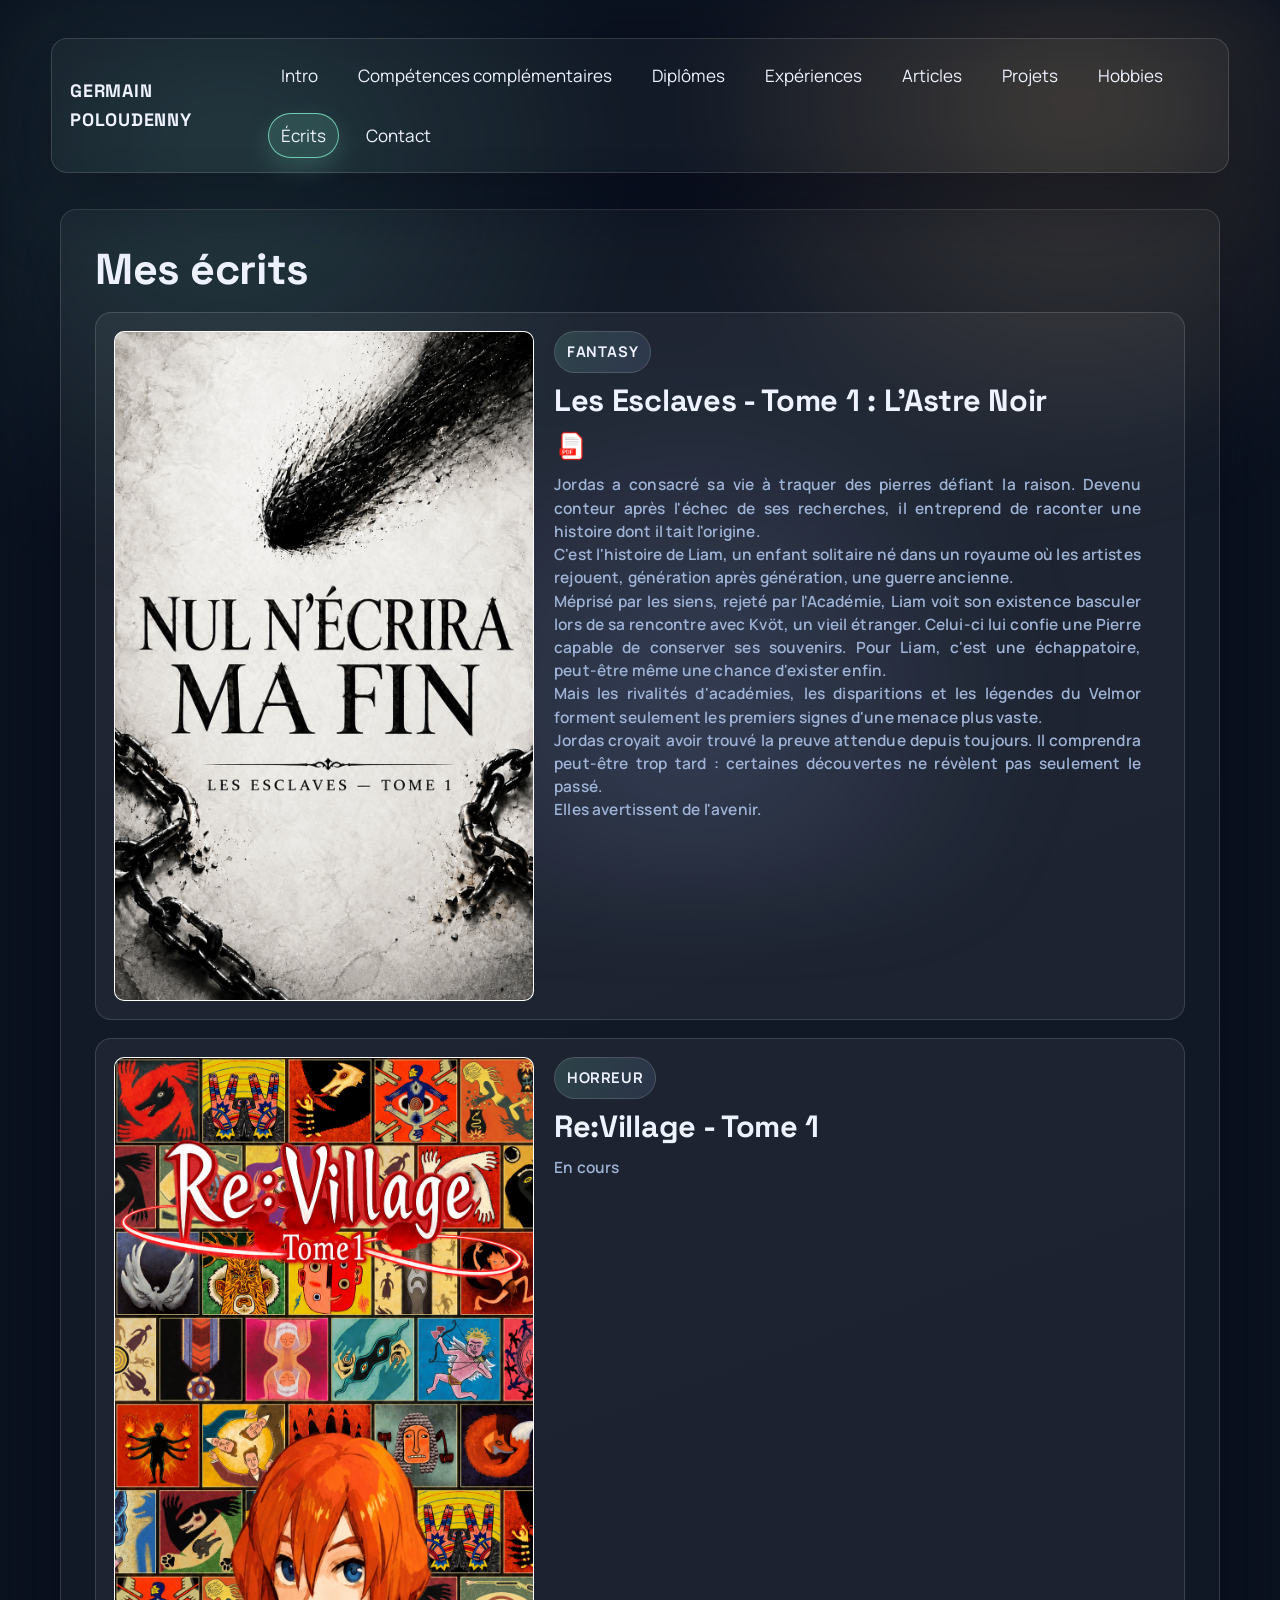
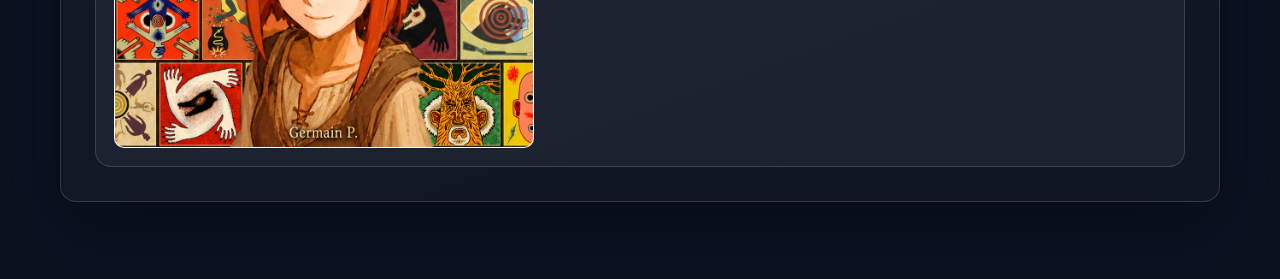
==== ecrits.html @ 36b7c4d8 "Met à jour Les Esclaves tome 1" ====
<!DOCTYPE html>
<html lang="fr">
<head>
  <meta charset="UTF-8">
  <meta name="viewport" content="width=device-width, initial-scale=1.0">
  <title>Écrits - Germain Poloudenny</title>
  <link rel="icon" type="image/svg+xml" href="img/favicon-gp.svg">
  <link rel="preconnect" href="https://fonts.googleapis.com">
  <link rel="preconnect" href="https://fonts.gstatic.com" crossorigin>
  <link href="https://fonts.googleapis.com/css2?family=Manrope:wght@400;500;600;700&family=Space+Grotesk:wght@400;500;600;700&display=swap" rel="stylesheet">
  <link rel="stylesheet" href="styles.css">
</head>
<body>
  <div class="background-accent" aria-hidden="true"></div>
  <header class="site-header">
    <a class="brand brand-link" href="index.html">Germain Poloudenny</a>
    <button class="nav-toggle" type="button" aria-expanded="false" aria-controls="site-nav" aria-label="Ouvrir le menu">
      <span class="nav-toggle-bar"></span>
      <span class="nav-toggle-bar"></span>
      <span class="nav-toggle-bar"></span>
    </button>
    <nav class="nav" id="site-nav">
      <a href="index.html#intro">Intro</a>
      <a href="index.html#skills">Compétences complémentaires</a>
      <a href="index.html#diplomas">Diplômes</a>
      <a href="index.html#experiences">Expériences</a>
      <a href="index.html#articles">Articles</a>
      <a href="index.html#projects">Projets</a>
      <a href="index.html#hobbies">Hobbies</a>
      <a class="active" href="ecrits.html" aria-current="page">Écrits</a>
      <a href="index.html#contact">Contact</a>
    </nav>
  </header>

  <main>
    <section class="panel writings-panel">
      <div class="panel-header">
        <h2>Mes écrits</h2>
      </div>
      <div class="writings-list" id="writings-list" aria-label="Liste des écrits">
        <p class="empty-state">Aucun écrit pour le moment.</p>
      </div>
    </section>

  </main>

  <script src="data/les-esclaves-astre-noir.js?v=d3865ee30e58ae8b5fba7dbd"></script>
  <script>
    document.addEventListener('DOMContentLoaded', () => {
      document.body.classList.add('js');

      const nav = document.querySelector('.nav');
      const navToggle = document.querySelector('.nav-toggle');
      const writingData = window.portfolioWritingData;
      if (!writingData) {
        throw new Error('Donnees portfolioWritingData manquantes');
      }

      const writingGenres = writingData.genres;
      if (!writingGenres) {
        throw new Error('Genres des ecrits manquants');
      }

      const requiredWritingValue = (key) => {
        const value = writingData[key];
        if (!value) {
          throw new Error(`Donnee manquante pour ${key}`);
        }
        return value;
      };

      const requiredWritingGenre = (key) => {
        const genre = writingGenres[key];
        if (!genre) {
          throw new Error(`Genre manquant pour ${key}`);
        }
        return genre;
      };
      const escapeHtml = (value) => String(value).replace(/[&<>"']/g, (character) => ({
        '&': '&amp;',
        '<': '&lt;',
        '>': '&gt;',
        '"': '&quot;',
        "'": '&#039;'
      })[character]);
      const writings = [
        {
          cover: `img/les-esclaves-astre-noir.png?v=${requiredWritingValue('assetVersion')}`,
          title: "Les Esclaves - Tome 1 : L'Astre Noir",
          genre: requiredWritingGenre('lesEsclaves'),
          pdf: 'pdf/les-esclaves-t1-astre-noir.pdf',
          backCover: requiredWritingValue('backCover')
        },
        {
          id: 'revillage-tome-1',
          cover: 'img/revillage-tome1.png?v=6f7271ac0bb6',
          title: 'Re:Village - Tome 1',
          genre: requiredWritingGenre('revillage'),
          backCover: 'En cours'
        }
      ];
      const writingsList = document.querySelector('#writings-list');

      if (nav && navToggle) {
        navToggle.addEventListener('click', () => {
          const isOpen = nav.classList.toggle('is-open');
          navToggle.setAttribute('aria-expanded', String(isOpen));
        });
      }

      if (writingsList && writings.length > 0) {
        writingsList.classList.add('has-items');
        writingsList.innerHTML = writings.map((writing) => {
          const articleId = writing.id ? ` id="${escapeHtml(writing.id)}"` : '';
          const cover = `<img class="writing-cover" src="${writing.cover}" alt="Page de couverture de ${writing.title}">`;
          const coverBlock = writing.pdf
            ? `<a class="writing-cover-link" href="${writing.pdf}" target="_blank" rel="noreferrer noopener" aria-label="Lire ${writing.title}">${cover}</a>`
            : `<div class="writing-cover-link">${cover}</div>`;
          const meta = writing.genre
            ? `<div class="meta"><span class="pill">${writing.genre}</span></div>`
            : '';
          const actions = writing.pdf
            ? `<div class="writing-actions">
                <a class="paper-link writing-action pdf-action" href="${writing.pdf}" target="_blank" rel="noreferrer noopener" aria-label="Ouvrir le PDF de ${writing.title}">
                  <img class="pdf-action-logo" src="img/pdf-document.png" alt="" aria-hidden="true">
                </a>
              </div>`
            : '';
          const backCover = writing.backCover
            ? `<p>${escapeHtml(writing.backCover)}</p>`
            : '';

          const isPreviewOnly = !writing.pdf && !writing.genre && !writing.backCover;

          return `
            <article${articleId} class="card writing-card${isPreviewOnly ? ' writing-card-preview' : ''}">
              ${coverBlock}
              <div class="writing-content">
                ${meta}
                <h3>${writing.title}</h3>
                ${actions}
                ${backCover}
              </div>
            </article>
          `;
        }).join('');

        if (window.location.hash === '#revillage-tome-1') {
          const revillageWriting = document.getElementById('revillage-tome-1');
          if (!revillageWriting) throw new Error('Carte du roman Re:Village introuvable');
          window.requestAnimationFrame(() => revillageWriting.scrollIntoView({ block: 'start' }));
        }
      }

      const revealTargets = document.querySelectorAll('.hero, .panel, .panel-header');
      const observer = new IntersectionObserver(
        (entries) => {
          entries.forEach((entry) => {
            if (entry.isIntersecting) {
              entry.target.classList.add('is-visible');
              observer.unobserve(entry.target);
            }
          });
        },
        { threshold: 0.18, rootMargin: '0px 0px -10% 0px' }
      );

      revealTargets.forEach((el, index) => {
        el.classList.add('reveal');
        el.style.setProperty('--reveal-delay', `${Math.min(index * 18, 120)}ms`);
        observer.observe(el);
      });
    });
  </script>
</body>
</html>
---- styles.css ----
:root {
  --bg: #0b1220;
  --bg-accent: radial-gradient(circle at 18% 18%, rgba(125, 226, 193, 0.16), transparent 32%),
    radial-gradient(circle at 84% 10%, rgba(245, 199, 125, 0.2), transparent 30%),
    radial-gradient(circle at 54% 78%, rgba(159, 181, 255, 0.18), transparent 36%);
  --card: rgba(255, 255, 255, 0.05);
  --card-strong: rgba(255, 255, 255, 0.09);
  --text: #eef3ff;
  --muted: #9fb3d6;
  --border: rgba(255, 255, 255, 0.14);
  --shadow: 0 24px 70px rgba(5, 8, 22, 0.55);
  --radius: 16px;
  --section-gap: clamp(26px, 3vw, 44px);
  --block-padding: clamp(22px, 3vw, 34px);
  --font-body: "Manrope", "Space Grotesk", sans-serif;
  --font-heading: "Space Grotesk", "Manrope", sans-serif;
  --accent-blue: #9fb5ff;
  --accent-pink: #f58fb1;
  --accent-lime: #7de2c1;
  --accent-amber: #f5c77d;
}

html {
  scroll-behavior: smooth;
  font-size: 17px;
}

*,
*::before,
*::after {
  box-sizing: border-box;
}

body {
  margin: 0;
  min-height: 100vh;
  background: var(--bg);
  color: var(--text);
  font-family: var(--font-body);
  line-height: 1.6;
  -webkit-font-smoothing: antialiased;
  padding: clamp(28px, 3vw, 42px) clamp(18px, 4vw, 52px) clamp(48px, 6vw, 78px);
  position: relative;
  overflow-x: hidden;
}

p {
  max-width: 68ch;
  text-align: justify;
  text-align-last: left;
  hyphens: auto;
}

h1,
h2,
h3 {
  font-family: var(--font-heading);
  font-weight: 700;
  line-height: 1.2;
  letter-spacing: -0.01em;
}

h1 {
  font-size: clamp(2.4rem, 4.5vw, 3.2rem);
}

h2 {
  font-size: clamp(1.9rem, 3.4vw, 2.4rem);
}

h3 {
  font-size: clamp(1.45rem, 2.4vw, 1.8rem);
}

@media (min-width: 1200px) {
  html {
    font-size: 18px;
  }
}

a:focus-visible,
button:focus-visible {
  outline: 2px solid var(--accent-lime);
  outline-offset: 3px;
  box-shadow: 0 0 0 4px rgba(122, 183, 255, 0.32);
}

.sr-only {
  position: absolute;
  width: 1px;
  height: 1px;
  padding: 0;
  margin: -1px;
  overflow: hidden;
  clip: rect(0, 0, 0, 0);
  white-space: nowrap;
  border: 0;
}

.background-accent {
  position: fixed;
  inset: 0;
  background: var(--bg-accent);
  filter: blur(46px);
  pointer-events: none;
}

.site-header {
  display: flex;
  align-items: center;
  justify-content: space-between;
  gap: 18px;
  padding: 14px 18px;
  margin-bottom: 36px;
  border: 1px solid var(--border);
  border-radius: var(--radius);
  background: rgba(255, 255, 255, 0.03);
  box-shadow: var(--shadow);
  position: sticky;
  top: 20px;
  backdrop-filter: blur(10px);
  z-index: 10;
}

.brand {
  font-weight: 700;
  letter-spacing: 0.04em;
  text-transform: uppercase;
  font-family: var(--font-heading);
}

.brand-link {
  color: var(--text);
  text-decoration: none;
}

.nav {
  display: flex;
  align-items: center;
  gap: 14px;
  flex-wrap: wrap;
  transition: max-height 0.2s ease;
}

.nav a {
  color: var(--text);
  text-decoration: none;
  padding: 8px 12px;
  border: 1px solid transparent;
  border-radius: 999px;
  font-size: 0.95rem;
  display: inline-flex;
  align-items: center;
  transition: all 0.2s ease;
}

.nav a.active {
  border-color: rgba(125, 226, 193, 0.85);
  background: rgba(125, 226, 193, 0.16);
  box-shadow: 0 10px 26px rgba(125, 226, 193, 0.2);
}

.nav a:hover,
.nav a:focus-visible {
  border-color: rgba(125, 226, 193, 0.8);
  background: rgba(125, 226, 193, 0.14);
}

.nav-toggle {
  display: none;
  align-items: center;
  justify-content: center;
  gap: 6px;
  width: 44px;
  height: 44px;
  border-radius: 12px;
  border: 1px dashed var(--border);
  background: rgba(255, 255, 255, 0.04);
  color: inherit;
  cursor: pointer;
  transition: all 0.18s ease;
}

.nav-toggle:hover,
.nav-toggle:focus-visible {
  border-color: rgba(125, 226, 193, 0.8);
  background: rgba(125, 226, 193, 0.12);
}

.nav-toggle-bar {
  width: 20px;
  height: 2px;
  background: currentColor;
  border-radius: 999px;
  transition: transform 0.2s ease, opacity 0.2s ease;
}

.nav-toggle[aria-expanded="true"] .nav-toggle-bar:nth-of-type(1) {
  transform: translateY(6px) rotate(45deg);
}

.nav-toggle[aria-expanded="true"] .nav-toggle-bar:nth-of-type(2) {
  opacity: 0;
}

.nav-toggle[aria-expanded="true"] .nav-toggle-bar:nth-of-type(3) {
  transform: translateY(-6px) rotate(-45deg);
}

main {
  display: flex;
  flex-direction: column;
  gap: var(--section-gap);
  max-width: 1160px;
  width: 100%;
  margin: 0 auto;
  position: relative;
  z-index: 1;
}

.hero {
  display: grid;
  grid-template-columns: repeat(auto-fit, minmax(280px, 1fr));
  gap: clamp(18px, 2vw, 26px);
  padding: var(--block-padding);
  border-radius: calc(var(--radius) + 4px);
  border: 1px solid var(--border);
  background: linear-gradient(150deg, rgba(255, 255, 255, 0.045), rgba(255, 255, 255, 0.02));
  box-shadow: var(--shadow);
}

.hero,
.panel,
.contact {
  scroll-margin-top: 110px;
}

.hero-text h1 {
  margin: 8px 0 12px;
}

.hero-subtitle {
  margin: -4px 0 18px;
  color: var(--muted);
  font-family: var(--font-heading);
  font-size: clamp(1.05rem, 2vw, 1.25rem);
  font-weight: 500;
  text-align: left;
}

.hero-links {
  display: flex;
  margin: 0 0 18px;
}

.scholar-link {
  transition: transform 0.18s ease, filter 0.18s ease;
}

.scholar-link img {
  width: 28px;
  height: 28px;
}

.scholar-link:hover,
.scholar-link:focus-visible {
  transform: translateY(-2px);
  filter: drop-shadow(0 8px 12px rgba(66, 133, 244, 0.35));
}

.hero-content {
  display: grid;
  grid-template-columns: minmax(200px, 260px) minmax(240px, 1fr);
  gap: clamp(16px, 3vw, 28px);
  align-items: start;
}

.hero-skills {
  display: grid;
  gap: 8px;
  margin: 0;
}

.hero-skills h3 {
  margin: 0;
}

.skill-list {
  list-style: none;
  margin: 0;
  padding: 0;
  display: grid;
  gap: 8px;
  color: var(--muted);
  font-weight: 600;
}

.skill-list li {
  position: relative;
  padding-left: 18px;
  display: flex;
  align-items: center;
  gap: 8px;
  flex-wrap: wrap;
}

.skill-list li::before {
  content: "";
  position: absolute;
  left: 0;
  top: 0.7em;
  width: 6px;
  height: 6px;
  border-radius: 999px;
  background: var(--accent-lime);
  transform: translateY(-50%);
}

.skill-icon-only {
  align-items: center;
}

.icon {
  width: 22px;
  height: 22px;
  display: block;
}

.icon-git {
  color: var(--accent-lime);
}

.flag-icons {
  display: inline-flex;
  gap: 6px;
  align-items: center;
}

.flag-icon {
  display: inline-flex;
  align-items: center;
  justify-content: center;
}

.icon-flag {
  width: 22px;
  height: 16px;
  display: block;
  border-radius: 4px;
  box-shadow: 0 6px 14px rgba(0, 0, 0, 0.25);
  border: 1px solid rgba(255, 255, 255, 0.2);
}

.portrait-card {
  max-width: 260px;
  padding: 12px;
}

#intro .portrait-card {
  background: transparent;
  border: none;
  padding: 0;
  box-shadow: none;
  min-height: 0;
}

#intro .portrait-card::after {
  content: none;
}

#intro .portrait-card:hover,
#intro .portrait-card:focus-within {
  transform: none;
  box-shadow: none;
  border-color: transparent;
}

.portrait {
  width: 100%;
  height: auto;
}

.hero-placeholder {
  display: grid;
  grid-template-columns: repeat(auto-fit, minmax(220px, 1fr));
  gap: clamp(12px, 2vw, 18px);
}

.panel {
  border-radius: var(--radius);
  padding: var(--block-padding);
  border: 1px solid var(--border);
  background: linear-gradient(160deg, rgba(255, 255, 255, 0.04), rgba(255, 255, 255, 0.02));
  box-shadow: var(--shadow);
}

.panel-header {
  display: flex;
  align-items: baseline;
  justify-content: space-between;
  gap: 12px;
  margin-bottom: 16px;
}

.panel h2 {
  margin: 0;
  font-family: var(--font-heading);
}

.panel p {
  margin: 0;
  color: var(--muted);
  max-width: 50ch;
}

.category-head {
  display: flex;
  align-items: center;
  gap: 10px;
  margin: 18px 0 6px;
  flex-wrap: wrap;
}

.category-note {
  margin: 0;
  color: var(--muted);
}

.pill {
  display: inline-flex;
  align-items: center;
  gap: 8px;
  padding: 8px 12px;
  border-radius: 999px;
  border: 1px solid var(--border);
  background: linear-gradient(120deg, rgba(125, 226, 193, 0.16), rgba(159, 181, 255, 0.12));
  color: var(--text);
  font-weight: 700;
  letter-spacing: 0.04em;
  text-transform: uppercase;
  font-size: 0.82rem;
  text-decoration: none;
}

.pill-date {
  background: linear-gradient(120deg, var(--accent-lime), var(--accent-amber));
  color: #0b0f1c;
  border-color: transparent;
  box-shadow: 0 14px 26px rgba(125, 226, 193, 0.24), 0 6px 16px rgba(0, 0, 0, 0.35);
}

.pill-soft {
  background: rgba(255, 255, 255, 0.06);
  border-style: dashed;
  color: var(--muted);
  box-shadow: none;
}

.pill-goodreads {
  color: #f3e8dc;
  border-color: rgba(243, 232, 220, 0.45);
  background: linear-gradient(120deg, rgba(89, 65, 40, 0.28), rgba(243, 232, 220, 0.08));
}

.grid {
  display: grid;
  grid-template-columns: repeat(auto-fit, minmax(240px, 1fr));
  gap: clamp(12px, 2vw, 18px);
  align-items: start;
}

.projects-grid {
  grid-template-columns: repeat(auto-fit, minmax(min(100%, 320px), 320px));
  gap: 14px;
  justify-content: start;
}

.projects-grid.featured-projects {
  display: grid;
}

.projects-grid > .card.media {
  width: 100%;
}

.timeline {
  display: grid;
  gap: clamp(14px, 2vw, 22px);
  position: relative;
  padding-left: 48px;
}

.timeline::before {
  content: "";
  position: absolute;
  inset: 12px auto 12px 20px;
  width: 3px;
  background: linear-gradient(
    180deg,
    rgba(125, 226, 193, 0.7),
    rgba(159, 181, 255, 0.7),
    rgba(245, 199, 125, 0.72)
  );
  opacity: 0.9;
  z-index: 0;
}

.timeline .card {
  padding-left: 36px;
}

.timeline .card::before {
  content: "";
  position: absolute;
  left: -28px;
  top: 22px;
  width: 14px;
  height: 14px;
  border-radius: 50%;
  background: var(--bg);
  border: 3px solid var(--accent-lime);
  box-shadow: 0 0 0 8px rgba(125, 226, 193, 0.16), 0 10px 30px rgba(0, 0, 0, 0.45);
  z-index: 2;
}

.card {
  border-radius: var(--radius);
  padding: clamp(14px, 2vw, 18px);
  min-height: 110px;
  display: grid;
  align-content: center;
  justify-items: start;
  font-weight: 600;
  letter-spacing: 0.01em;
  position: relative;
  overflow: hidden;
  border: 1px solid var(--border);
  background: var(--card);
  isolation: isolate;
  transition: transform 0.18s ease, box-shadow 0.18s ease, border-color 0.18s ease;
}

.card::after {
  content: "";
  position: absolute;
  inset: 0;
  opacity: 0;
  background: var(--bg-accent);
  border-radius: inherit;
  transition: opacity 0.25s ease;
  pointer-events: none;
  z-index: 0;
}

.card:hover::after {
  opacity: 0.08;
}

.card:hover,
.card:focus-within {
  transform: translateY(-4px);
  border-color: rgba(255, 255, 255, 0.26);
  box-shadow: 0 18px 44px rgba(0, 0, 0, 0.38);
}

.card > * {
  position: relative;
  z-index: 1;
}

.card.media {
  align-content: start;
  justify-items: stretch;
  gap: 10px;
  overflow: hidden;
  min-height: 0;
}

.card.media h3 {
  margin: 0;
  font-family: var(--font-heading);
}

.card.media:not(:has(> video, > img, > iframe, .video-thumb, .youtube-poster, .media-cover-link)) {
  padding-bottom: 12px;
  min-height: 0;
  gap: 8px;
  width: fit-content;
  max-width: 100%;
  justify-self: start;
}

.card.experience-card,
.card.diploma-card {
  background: var(--card);
  border-style: solid;
  align-content: start;
  gap: 8px;
  min-height: 0;
  padding-left: 28px;
  z-index: 1;
  box-shadow: inset 4px 0 0 rgba(125, 226, 193, 0.32);
}

.card.diploma-card,
.card.experience-card.with-logos {
  grid-template-columns: 1fr auto;
  grid-template-rows: auto auto;
  column-gap: 16px;
  align-items: center;
}

.timeline .card.experience-card,
.timeline .card.diploma-card {
  padding-left: 36px;
}

.card.experience-card h3,
.card.diploma-card h3 {
  margin: 4px 0;
  font-family: var(--font-heading);
}

.card.diploma-card .meta,
.card.experience-card.with-logos .meta {
  grid-column: 1;
  grid-row: 1;
}

.card.diploma-card h3,
.card.experience-card.with-logos h3 {
  grid-column: 1;
  grid-row: 2;
}

.logo-row {
  display: flex;
  align-items: center;
  justify-content: flex-end;
  gap: 10px;
  flex-wrap: wrap;
  margin: 0;
  grid-column: 2;
  grid-row: 1 / span 2;
  align-self: center;
  padding: 0;
  background: transparent;
  border: none;
  box-shadow: none;
}

.diploma-logo {
  height: 56px;
  width: auto;
  object-fit: contain;
  padding: 0;
  border: none;
  background: transparent;
  box-shadow: none;
}

.experience-logos {
  grid-row: 1 / -1;
  align-self: start;
  gap: 8px;
}

.experience-logos .diploma-logo {
  height: 56px;
  opacity: 0.9;
  filter: saturate(0.9) brightness(1.08);
}

.meta {
  display: flex;
  align-items: center;
  gap: 10px;
  flex-wrap: wrap;
}

.location {
  color: var(--muted);
  font-weight: 600;
}

.exp-subtitle {
  margin: 0;
  color: var(--muted);
  font-weight: 600;
}

.media-frame {
  width: 100%;
  display: block;
  border-radius: calc(var(--radius) - 6px);
  border: 1px solid var(--border);
  background: #05080f;
  box-shadow: 0 10px 28px rgba(0, 0, 0, 0.35);
  aspect-ratio: 16 / 9;
}

.media-cover {
  object-fit: cover;
}

.media-cover-link {
  overflow: hidden;
  padding: 0;
  color: inherit;
  text-decoration: none;
}

.media-cover-image {
  display: block;
  width: 100%;
  height: 100%;
  object-fit: cover;
  transition: transform 0.18s ease, filter 0.18s ease;
}

.youtube-poster {
  position: relative;
  overflow: hidden;
  padding: 0;
  cursor: pointer;
}

.youtube-poster-image {
  width: 100%;
  height: 100%;
  display: block;
  object-fit: cover;
  transition: transform 0.18s ease, filter 0.18s ease;
}

.youtube-poster-play {
  position: absolute;
  left: 50%;
  top: 50%;
  display: grid;
  place-items: center;
  width: 68px;
  height: 48px;
  transform: translate(-50%, -50%);
  transition: transform 0.18s ease, filter 0.18s ease;
}

.youtube-poster-play img {
  width: 100%;
  height: auto;
  display: block;
}

.youtube-poster:hover .youtube-poster-image,
.youtube-poster:focus-visible .youtube-poster-image {
  filter: brightness(1.08);
  transform: scale(1.02);
}

.youtube-poster:hover .youtube-poster-play,
.youtube-poster:focus-visible .youtube-poster-play {
  filter: brightness(1.08);
  transform: translate(-50%, -50%) scale(1.04);
}

.card.media .video-thumb {
  display: grid;
  gap: 8px;
  text-decoration: none;
  width: 100%;
}

.project-card-link {
  color: var(--text);
  text-decoration: none;
}

.project-card-link:hover,
.project-card-link:focus-visible {
  color: var(--text);
}

.project-card-link:hover .media-cover-image,
.project-card-link:focus-visible .media-cover-image {
  filter: brightness(1.08);
  transform: scale(1.02);
}

.card.media .video-thumb-label {
  display: inline-flex;
  align-items: center;
  justify-content: center;
  gap: 8px;
  padding: 0;
  background: transparent;
  color: #fff;
  border: none;
  border-radius: 0;
  font-weight: 700;
  letter-spacing: 0.02em;
  font-size: 0.9rem;
  width: fit-content;
  box-shadow: none;
  transition: transform 0.16s ease, filter 0.16s ease;
}

.card.media .video-thumb-label img {
  width: 24px;
  height: auto;
  display: block;
}

.card.media .video-thumb:hover .video-thumb-label,
.card.media .video-thumb:focus-visible .video-thumb-label {
  background: transparent;
  filter: brightness(1.06);
}

.tag {
  display: inline-flex;
  align-items: center;
  gap: 6px;
  padding: 6px 10px;
  border-radius: 999px;
  border: 1px solid rgba(125, 226, 193, 0.55);
  background: linear-gradient(120deg, rgba(125, 226, 193, 0.16), rgba(159, 181, 255, 0.08));
  color: var(--text);
  font-size: 0.85rem;
  font-weight: 700;
  letter-spacing: 0.04em;
  text-transform: uppercase;
}

.tag-row {
  display: flex;
  gap: 8px;
  flex-wrap: wrap;
}

.hobbies-grid {
  display: flex;
  flex-wrap: wrap;
  align-items: flex-start;
  justify-content: flex-start;
  gap: 10px;
}

.hobby-card {
  background: var(--card);
  border-style: solid;
  display: flex;
  flex-direction: column;
  gap: 6px;
  min-height: 0;
  align-self: start;
  width: fit-content;
  max-width: 100%;
  padding: 12px 14px;
}

.hobby-card-link {
  color: var(--text);
  text-decoration: none;
}

.hobby-card-link:hover,
.hobby-card-link:focus-visible {
  color: var(--text);
}

.hobby-header {
  display: flex;
  align-items: center;
  gap: 8px;
  justify-content: space-between;
  flex-wrap: nowrap;
  width: 100%;
}

.hobby-card h3 {
  margin: 0;
  font-family: var(--font-heading);
  flex: 1 1 auto;
  min-width: 0;
}

.hobby-meta {
  gap: 8px;
}

.hobby-link {
  display: inline-flex;
  align-items: center;
  gap: 6px;
  padding: 4px 6px;
  border-radius: 10px;
  border: none;
  background: transparent;
  text-decoration: none;
  color: var(--text);
  width: fit-content;
  margin-left: auto;
  font-weight: 700;
  box-shadow: none;
  transition: transform 0.16s ease, color 0.16s ease;
}

.hobby-card-link:hover .hobby-link,
.hobby-card-link:focus-visible .hobby-link,
.hobby-card-link:hover .writing-pdf-stack,
.hobby-card-link:focus-visible .writing-pdf-stack {
  transform: translateY(-2px);
}

.goodreads-logo {
  height: 24px;
  width: auto;
  display: block;
}

.imdb-logo {
  height: 22px;
  width: auto;
  display: block;
}

.video-games-logo {
  height: 36px;
  width: auto;
  display: block;
}

.writing-pdf-stack {
  position: relative;
  width: 36px;
  height: 34px;
  display: block;
  flex: none;
  transition: transform 0.16s ease;
}

.writing-pdf-stack img {
  position: absolute;
  width: 28px;
  height: 32px;
  object-fit: contain;
}

.writing-pdf-stack img:nth-child(1) {
  left: 0;
  top: 2px;
}

.writing-pdf-stack img:nth-child(2) {
  left: 4px;
  top: 1px;
}

.writing-pdf-stack img:nth-child(3) {
  left: 8px;
  top: 0;
}

.games-panel {
  display: grid;
  gap: 16px;
}

.game-list {
  display: grid;
  grid-template-columns: repeat(auto-fit, minmax(min(100%, 320px), 380px));
  gap: 14px;
  align-items: start;
}

.game-account-card {
  align-content: start;
  justify-items: stretch;
  gap: 16px;
}

.game-logo {
  width: min(100%, 300px);
  height: auto;
  display: block;
  object-fit: contain;
}

.game-content {
  display: grid;
  gap: 12px;
}

.game-account-row {
  display: flex;
  align-items: center;
  gap: 10px;
  flex-wrap: wrap;
}

.game-id {
  display: inline-flex;
  align-items: baseline;
  gap: 4px;
  max-width: 100%;
  padding: 8px 12px;
  border-radius: 14px;
  border: 1px solid var(--border);
  background: rgba(255, 255, 255, 0.05);
  color: var(--text);
  font-weight: 800;
  overflow-wrap: anywhere;
}

.game-tag {
  color: var(--muted);
}

.game-profile-link {
  display: inline-flex;
  width: fit-content;
  text-decoration: none;
}

.opgg-logo {
  width: 32px;
  height: 32px;
  display: block;
  object-fit: contain;
  transition: transform 0.16s ease;
}

.game-profile-link:hover .opgg-logo,
.game-profile-link:focus-visible .opgg-logo {
  transform: translateY(-2px) scale(1.04);
}

.hobby-link.imdb-link {
  border: none;
  background: transparent;
}

.hobby-link:hover,
.hobby-link:focus-visible {
  transform: translateY(-2px);
  color: var(--text);
  box-shadow: none;
}

.hobby-link.imdb-link:hover,
.hobby-link.imdb-link:focus-visible {
  border: none;
  background: transparent;
}

.writing-hero p,
.empty-state {
  margin: 0;
  color: var(--muted);
}

.writings-list {
  display: grid;
  min-height: 160px;
  place-items: center;
  border: 1px dashed var(--border);
  border-radius: calc(var(--radius) - 4px);
  background: rgba(255, 255, 255, 0.03);
}

.writings-list.has-items {
  min-height: 0;
  place-items: stretch;
  gap: clamp(12px, 2vw, 18px);
  border: 0;
  background: transparent;
}

.writing-card {
  grid-template-columns: minmax(300px, 420px) minmax(0, 1fr);
  align-items: stretch;
  align-content: stretch;
  gap: clamp(14px, 2vw, 20px);
  scroll-margin-top: 7rem;
}

.writing-cover-link {
  display: block;
  align-self: stretch;
  border-radius: calc(var(--radius) - 6px);
}

.writing-cover-link:hover,
.writing-cover-link:focus-visible {
  transform: translateY(-2px);
}

.writing-cover {
  display: block;
  width: 100%;
  height: auto;
  object-fit: contain;
  border-radius: calc(var(--radius) - 6px);
  border: 1px solid var(--border);
  background: #ffffff;
}

.writing-card-preview {
  grid-template-columns: minmax(220px, 320px);
  justify-content: start;
  align-items: start;
  width: fit-content;
  max-width: 100%;
}

.writing-card-preview .writing-cover-link {
  align-self: start;
}

.writing-content {
  display: grid;
  grid-template-rows: auto auto auto minmax(0, 1fr);
  align-content: stretch;
  gap: 10px;
  min-height: 0;
  max-height: 593px;
}

.writing-card-preview .writing-content {
  grid-template-rows: auto;
  max-height: none;
}

.writing-actions {
  display: flex;
  align-items: center;
  gap: 12px;
  flex-wrap: wrap;
}

.writing-action {
  border: 1px solid rgba(125, 226, 193, 0.5);
  border-radius: 999px;
  padding: 7px 14px;
  background: rgba(125, 226, 193, 0.12);
}

.pdf-action {
  width: 34px;
  height: 34px;
  justify-content: center;
  flex: none;
  padding: 0;
  border: 0;
  border-radius: 0;
  background: transparent;
}

.pdf-action:hover,
.pdf-action:focus-visible {
  text-decoration: none;
  background: transparent;
}

.pdf-action-logo {
  width: 34px;
  height: 34px;
  display: block;
  object-fit: contain;
}

.writing-content h3,
.writing-content p {
  margin: 0;
}

.writing-content p {
  color: var(--muted);
  font-size: 0.86rem;
  line-height: 1.5;
  max-width: 68ch;
  min-height: 0;
  overflow-y: auto;
  padding-right: 10px;
  scrollbar-gutter: stable;
  white-space: pre-line;
}

@media (max-width: 820px) {
  .writing-card {
    grid-template-columns: 1fr;
  }

  .writing-cover-link {
    max-width: min(100%, 420px);
    justify-self: center;
  }
}

.image-card {
  background: var(--card-strong);
  border-style: solid;
  gap: 10px;
  align-content: start;
}

.image-card img {
  width: 100%;
  display: block;
  border-radius: calc(var(--radius) - 4px);
  box-shadow: 0 18px 36px rgba(0, 0, 0, 0.35);
}

#intro .portrait-card img {
  box-shadow: none;
  border: 3px solid rgba(255, 255, 255, 0.26);
}

.skill-card {
  background: transparent;
  border-style: dashed;
  align-content: start;
  gap: 12px;
}

.skill-card h3 {
  margin: 0;
  font-family: var(--font-heading);
}

.skill-tags {
  display: flex;
  gap: 10px;
  flex-wrap: wrap;
  margin-top: 6px;
}

.skill-tag {
  display: inline-flex;
  align-items: center;
  gap: 8px;
  padding: 10px 14px;
  border-radius: 12px;
  border: 1px solid var(--border);
  background: rgba(255, 255, 255, 0.04);
  font-weight: 700;
}

.skill-name {
  letter-spacing: 0.01em;
}

.skill-detail {
  color: var(--muted);
  font-weight: 600;
}

.contact {
  display: grid;
  gap: 18px;
}

.contact-grid {
  display: grid;
  grid-template-columns: repeat(auto-fit, minmax(300px, 1fr));
  gap: clamp(14px, 2vw, 22px);
  align-items: start;
}

.contact-left {
  display: flex;
  flex-direction: column;
  gap: 12px;
}

.contact-actions {
  display: flex;
  gap: clamp(10px, 2vw, 16px);
  flex-wrap: wrap;
}

.ghost {
  background: rgba(255, 255, 255, 0.04);
  color: var(--text);
  border: 1px solid var(--border);
  border-radius: 999px;
  padding: 10px 16px;
  text-decoration: none;
  display: inline-flex;
  align-items: center;
  gap: 10px;
  cursor: pointer;
  font-weight: 600;
  letter-spacing: 0.01em;
  transition: all 0.2s ease;
}

.ghost:hover,
.ghost:focus-visible {
  border-color: rgba(125, 226, 193, 0.65);
  background: rgba(125, 226, 193, 0.12);
}

.contact-icon {
  width: 18px;
  height: 18px;
  flex-shrink: 0;
  transition: transform 0.16s ease, color 0.16s ease, fill 0.16s ease, stroke 0.16s ease;
}

.contact-icon.stroke {
  stroke: currentColor;
  fill: none;
}

.contact-icon.fill {
  fill: currentColor;
}

.ghost:hover .contact-icon,
.ghost:focus-visible .contact-icon {
  transform: translateY(-2px) scale(1.03);
  color: var(--accent-lime);
}

.ghost:hover .contact-icon.stroke,
.ghost:focus-visible .contact-icon.stroke {
  stroke: var(--accent-blue);
}

.ghost:hover .contact-icon.fill,
.ghost:focus-visible .contact-icon.fill {
  fill: var(--accent-lime);
  color: var(--accent-lime);
}

.contact-chip {
  display: inline-flex;
  align-items: center;
  gap: 8px;
  padding: 10px 12px;
  border-radius: 14px;
  border: 1px solid var(--border);
  background: var(--card);
}

.contact-link {
  display: inline-flex;
  align-items: center;
  gap: 8px;
  color: var(--text);
  text-decoration: none;
  font-weight: 700;
  letter-spacing: 0.01em;
}

.contact-link:hover .contact-text,
.contact-link:focus-visible .contact-text {
  color: var(--accent-lime);
}

.contact-text {
  color: inherit;
  overflow-wrap: anywhere;
}

.chip-copy {
  display: inline-flex;
  align-items: center;
  justify-content: center;
  width: 34px;
  height: 34px;
  border-radius: 50%;
  border: 1px dashed var(--border);
  background: rgba(255, 255, 255, 0.05);
  color: var(--muted);
  cursor: pointer;
  transition: all 0.18s ease;
}

.chip-copy:hover,
.chip-copy:focus-visible {
  border-color: rgba(125, 226, 193, 0.8);
  color: var(--text);
  background: rgba(125, 226, 193, 0.16);
  box-shadow: 0 10px 26px rgba(0, 0, 0, 0.24);
}

.chip-copy.is-copied {
  border-color: rgba(125, 226, 193, 0.9);
  color: var(--accent-lime);
}

@media (max-width: 720px) {
  body {
    padding-top: 20px;
  }

  .hero-content {
    grid-template-columns: 1fr;
  }

  .site-header {
    position: relative;
    top: 0;
    flex-wrap: wrap;
    gap: 12px;
  }

  .nav-toggle {
    display: inline-flex;
    margin-left: auto;
  }

  .nav {
    flex-basis: 100%;
    width: 100%;
    border: 1px solid var(--border);
    border-radius: calc(var(--radius) - 6px);
    background: rgba(255, 255, 255, 0.04);
    padding: 10px 12px;
    flex-direction: column;
    align-items: stretch;
    gap: 8px;
  }

  body.js .nav {
    display: none;
  }

  body.js .nav.is-open {
    display: flex;
  }

  .nav a {
    width: 100%;
    justify-content: center;
  }

  .nav a.active {
    box-shadow: none;
  }

  .panel-header {
    flex-direction: column;
  }
}
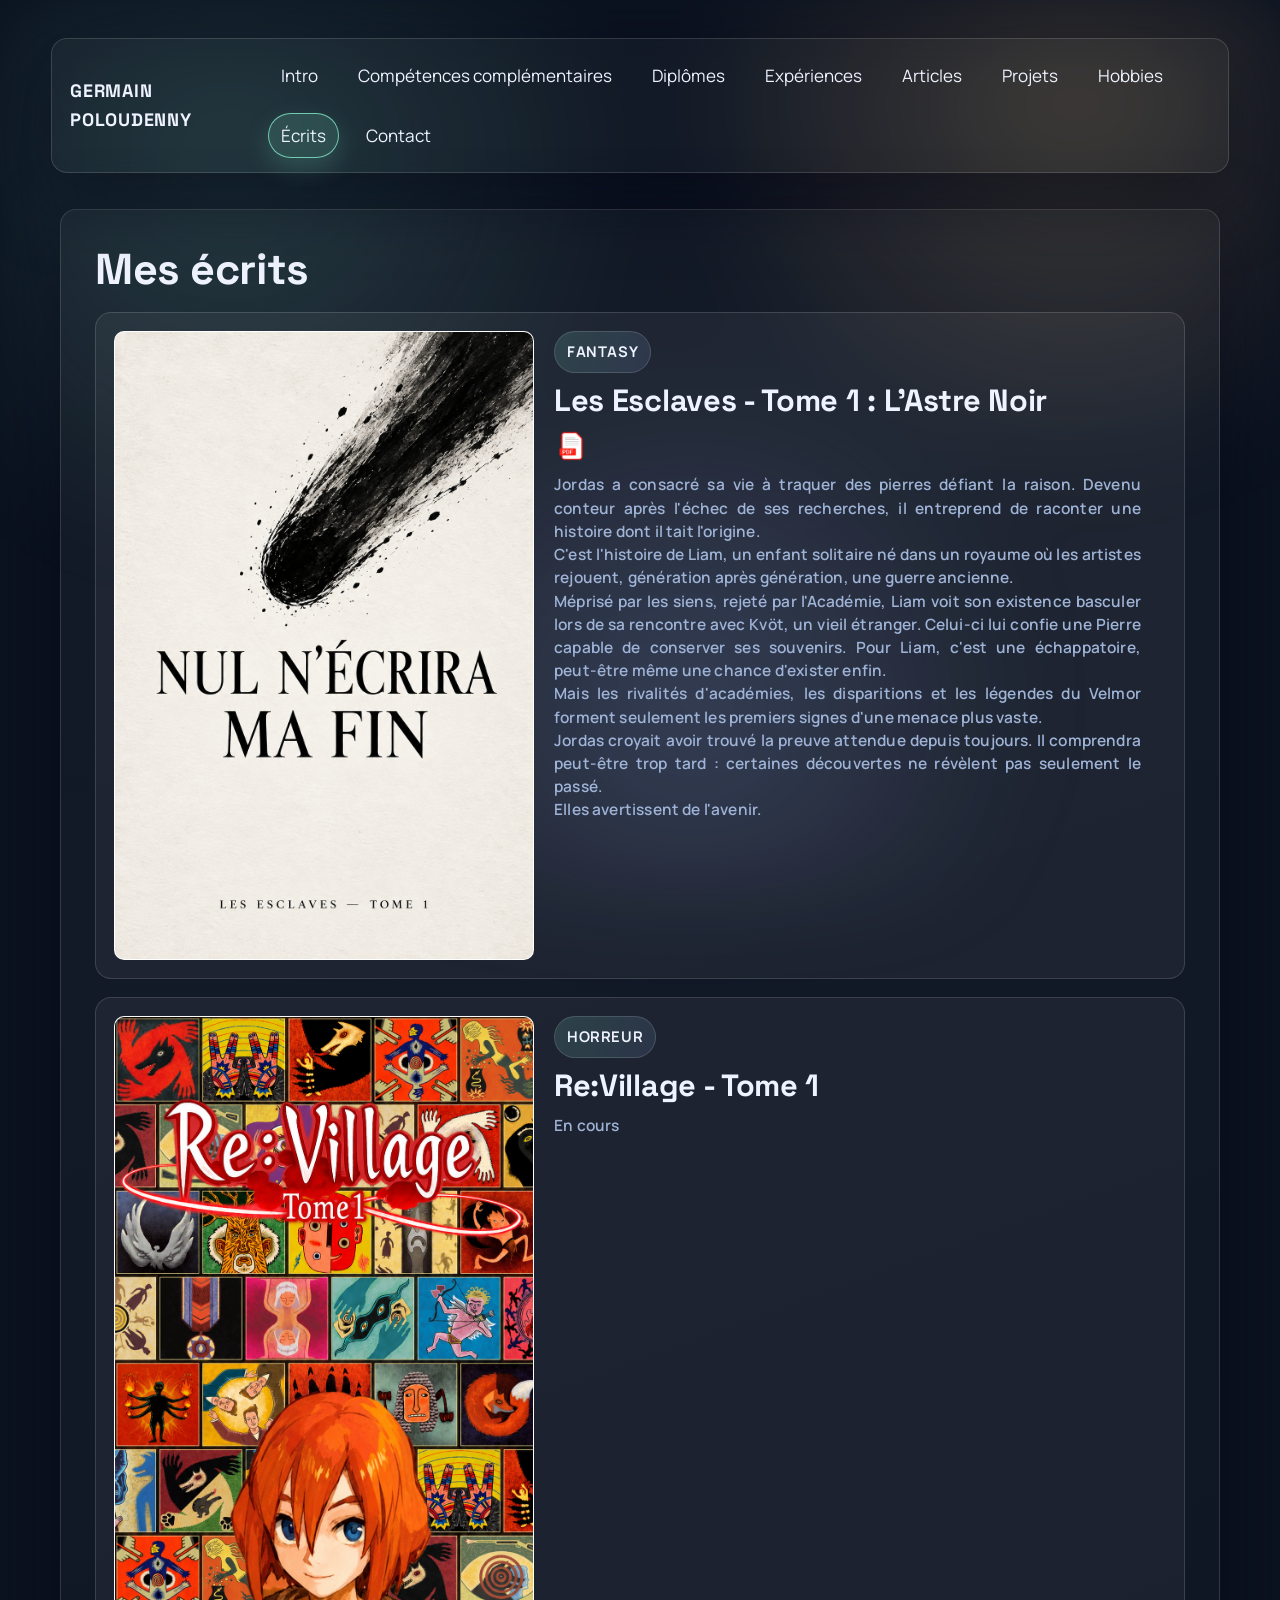
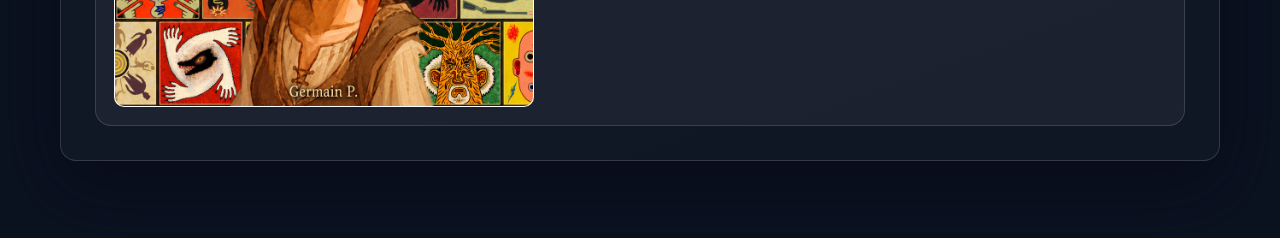
==== commit e246a648: "Actualise la couverture du tome 1 et son PDF" ====
--- a/ecrits.html
+++ b/ecrits.html
@@ -44,7 +44,7 @@
 
   </main>
 
-  <script src="data/les-esclaves-astre-noir.js?v=d3865ee30e58ae8b5fba7dbd"></script>
+  <script src="data/les-esclaves-astre-noir.js?v=8ab2ee2fd285ae8b5fba7dbd"></script>
   <script>
     document.addEventListener('DOMContentLoaded', () => {
       document.body.classList.add('js');
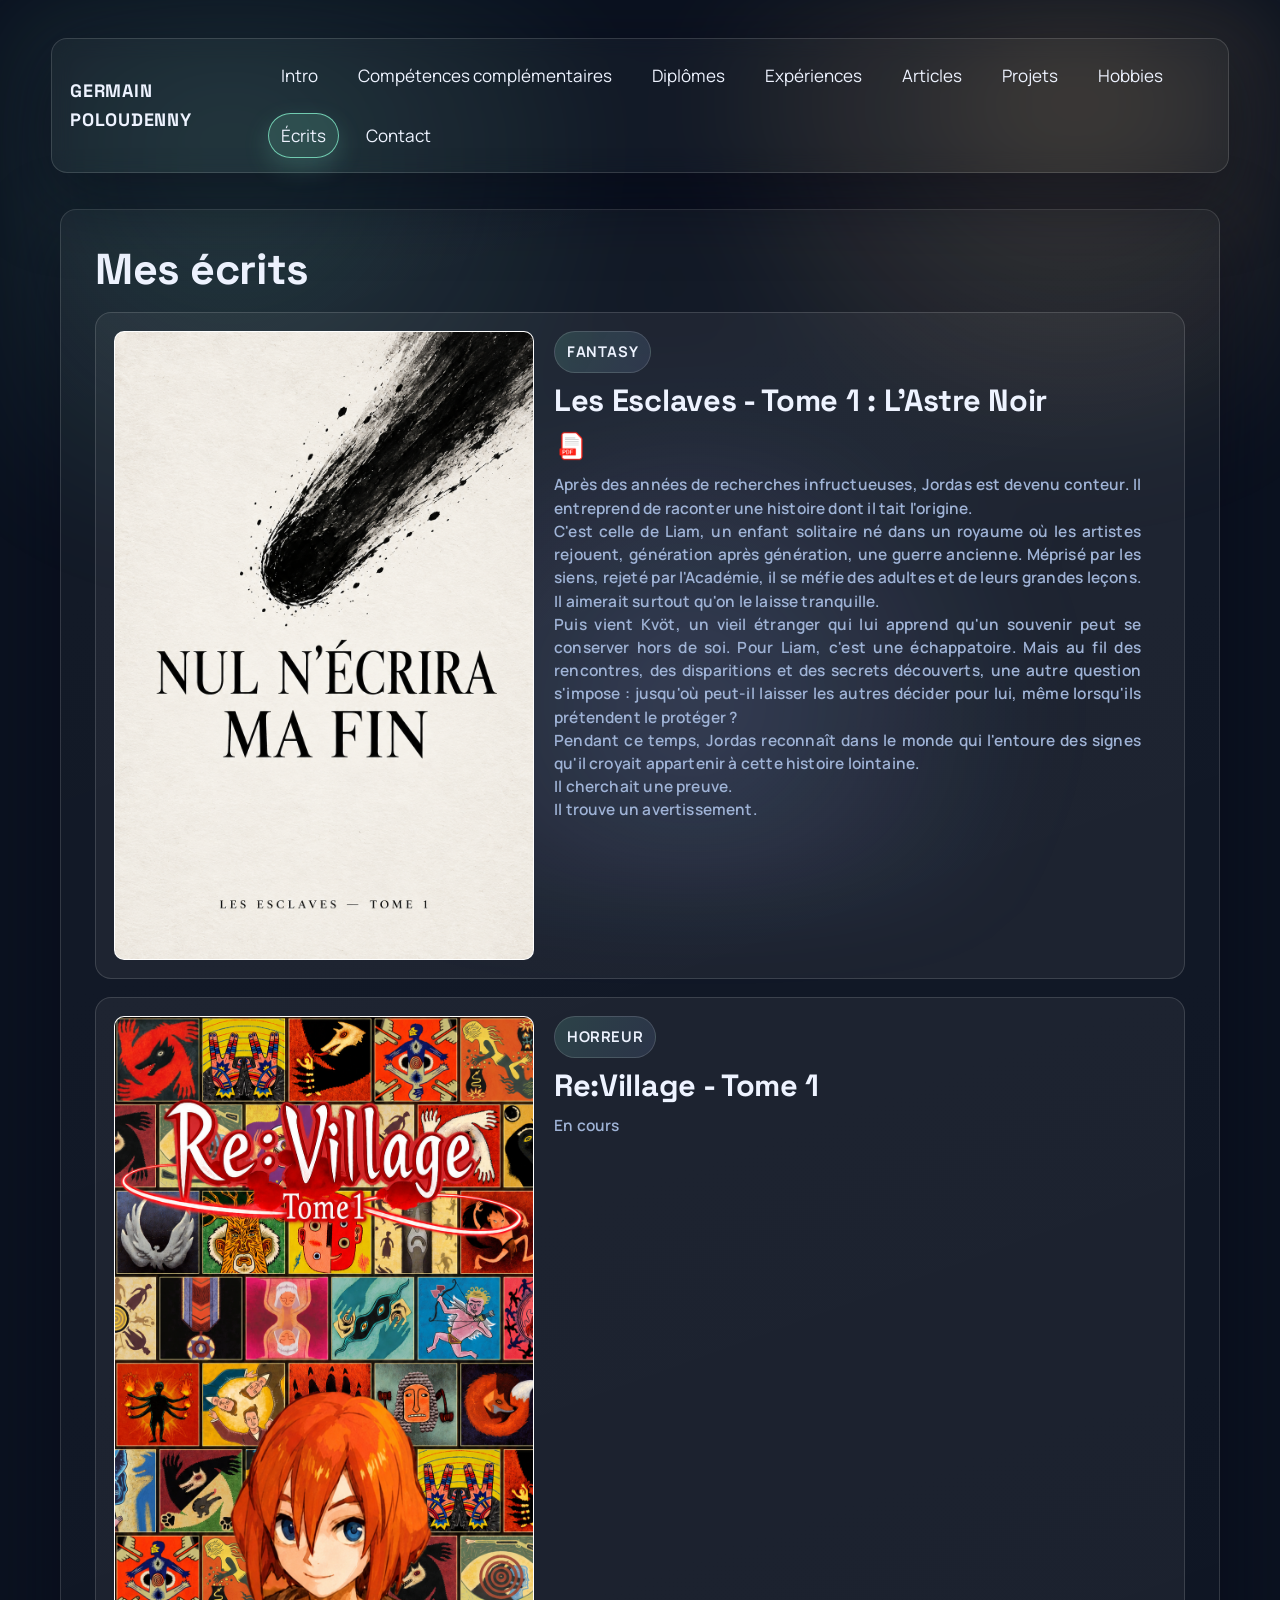
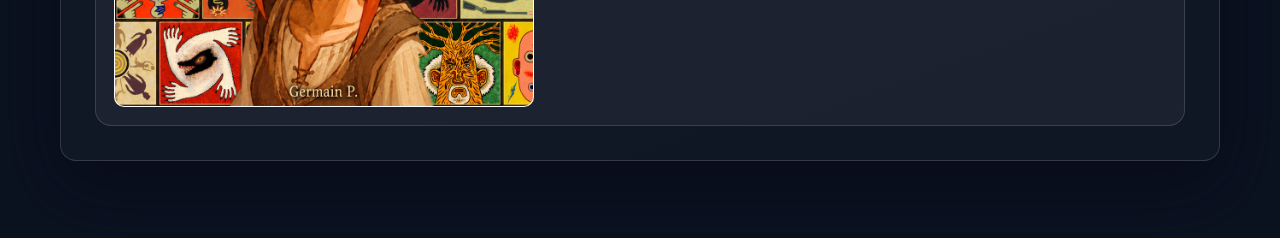
==== commit fd0040a9: "Actualise la quatrieme de couverture des Esclaves" ====
--- a/ecrits.html
+++ b/ecrits.html
@@ -44,7 +44,7 @@
 
   </main>
 
-  <script src="data/les-esclaves-astre-noir.js?v=8ab2ee2fd285ae8b5fba7dbd"></script>
+  <script src="data/les-esclaves-astre-noir.js?v=8ab2ee2fd285e52fa9bbc9db"></script>
   <script>
     document.addEventListener('DOMContentLoaded', () => {
       document.body.classList.add('js');
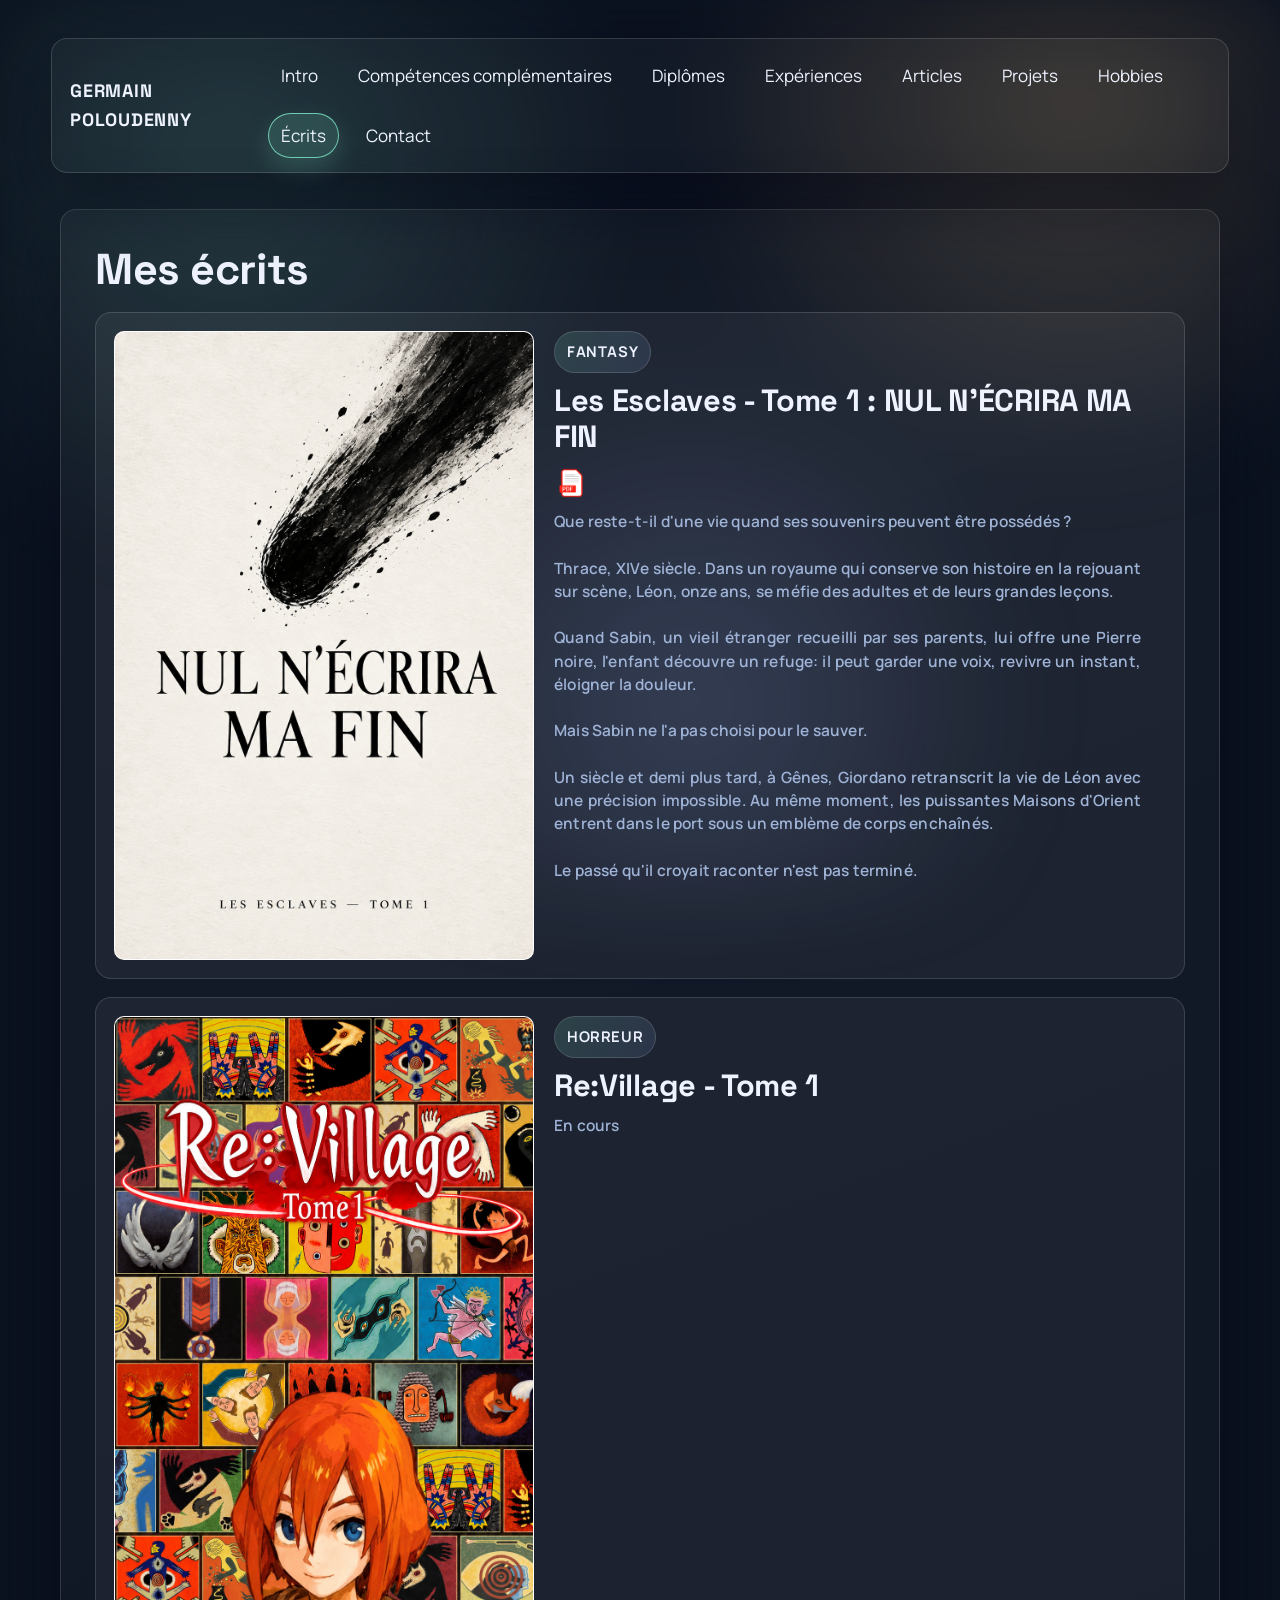
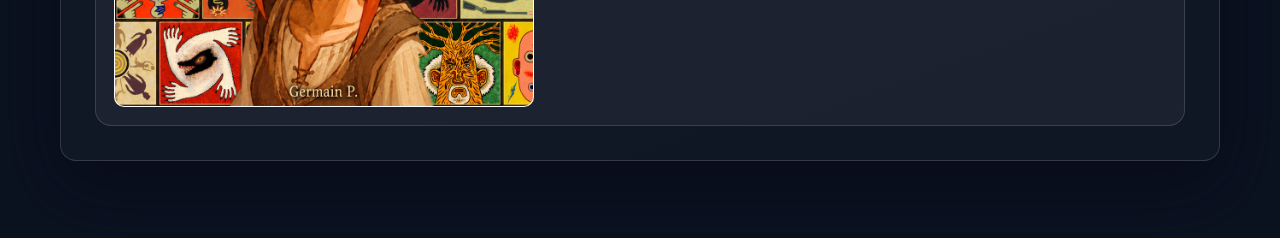
==== commit c0c574d0: "Synchronise les ecrits avec le manuscrit et les metadonnees actuels" ====
--- a/ecrits.html
+++ b/ecrits.html
@@ -1,50 +1,50 @@
-<!DOCTYPE html>
-<html lang="fr">
-<head>
-  <meta charset="UTF-8">
-  <meta name="viewport" content="width=device-width, initial-scale=1.0">
-  <title>Écrits - Germain Poloudenny</title>
-  <link rel="icon" type="image/svg+xml" href="img/favicon-gp.svg">
-  <link rel="preconnect" href="https://fonts.googleapis.com">
-  <link rel="preconnect" href="https://fonts.gstatic.com" crossorigin>
-  <link href="https://fonts.googleapis.com/css2?family=Manrope:wght@400;500;600;700&family=Space+Grotesk:wght@400;500;600;700&display=swap" rel="stylesheet">
-  <link rel="stylesheet" href="styles.css">
-</head>
-<body>
-  <div class="background-accent" aria-hidden="true"></div>
-  <header class="site-header">
-    <a class="brand brand-link" href="index.html">Germain Poloudenny</a>
-    <button class="nav-toggle" type="button" aria-expanded="false" aria-controls="site-nav" aria-label="Ouvrir le menu">
-      <span class="nav-toggle-bar"></span>
-      <span class="nav-toggle-bar"></span>
-      <span class="nav-toggle-bar"></span>
-    </button>
-    <nav class="nav" id="site-nav">
-      <a href="index.html#intro">Intro</a>
-      <a href="index.html#skills">Compétences complémentaires</a>
-      <a href="index.html#diplomas">Diplômes</a>
-      <a href="index.html#experiences">Expériences</a>
-      <a href="index.html#articles">Articles</a>
-      <a href="index.html#projects">Projets</a>
-      <a href="index.html#hobbies">Hobbies</a>
-      <a class="active" href="ecrits.html" aria-current="page">Écrits</a>
-      <a href="index.html#contact">Contact</a>
-    </nav>
-  </header>
-
-  <main>
+<!DOCTYPE html>
+<html lang="fr">
+<head>
+  <meta charset="UTF-8">
+  <meta name="viewport" content="width=device-width, initial-scale=1.0">
+  <title>Écrits - Germain Poloudenny</title>
+  <link rel="icon" type="image/svg+xml" href="img/favicon-gp.svg">
+  <link rel="preconnect" href="https://fonts.googleapis.com">
+  <link rel="preconnect" href="https://fonts.gstatic.com" crossorigin>
+  <link href="https://fonts.googleapis.com/css2?family=Manrope:wght@400;500;600;700&family=Space+Grotesk:wght@400;500;600;700&display=swap" rel="stylesheet">
+  <link rel="stylesheet" href="styles.css">
+</head>
+<body>
+  <div class="background-accent" aria-hidden="true"></div>
+  <header class="site-header">
+    <a class="brand brand-link" href="index.html">Germain Poloudenny</a>
+    <button class="nav-toggle" type="button" aria-expanded="false" aria-controls="site-nav" aria-label="Ouvrir le menu">
+      <span class="nav-toggle-bar"></span>
+      <span class="nav-toggle-bar"></span>
+      <span class="nav-toggle-bar"></span>
+    </button>
+    <nav class="nav" id="site-nav">
+      <a href="index.html#intro">Intro</a>
+      <a href="index.html#skills">Compétences complémentaires</a>
+      <a href="index.html#diplomas">Diplômes</a>
+      <a href="index.html#experiences">Expériences</a>
+      <a href="index.html#articles">Articles</a>
+      <a href="index.html#projects">Projets</a>
+      <a href="index.html#hobbies">Hobbies</a>
+      <a class="active" href="ecrits.html" aria-current="page">Écrits</a>
+      <a href="index.html#contact">Contact</a>
+    </nav>
+  </header>
+
+  <main>
     <section class="panel writings-panel">
-      <div class="panel-header">
-        <h2>Mes écrits</h2>
-      </div>
-      <div class="writings-list" id="writings-list" aria-label="Liste des écrits">
-        <p class="empty-state">Aucun écrit pour le moment.</p>
-      </div>
-    </section>
-
-  </main>
-
-  <script src="data/les-esclaves-astre-noir.js?v=8ab2ee2fd285e52fa9bbc9db"></script>
+      <div class="panel-header">
+        <h2>Mes écrits</h2>
+      </div>
+      <div class="writings-list" id="writings-list" aria-label="Liste des écrits">
+        <p class="empty-state">Aucun écrit pour le moment.</p>
+      </div>
+    </section>
+
+  </main>
+
+  <script src="data/les-esclaves-astre-noir.js?v=a6c3711deb306f2817cc9871"></script>
   <script>
     document.addEventListener('DOMContentLoaded', () => {
       document.body.classList.add('js');
@@ -86,9 +86,9 @@
       const writings = [
         {
           cover: `img/les-esclaves-astre-noir.png?v=${requiredWritingValue('assetVersion')}`,
-          title: "Les Esclaves - Tome 1 : L'Astre Noir",
+          title: requiredWritingValue('title'),
           genre: requiredWritingGenre('lesEsclaves'),
-          pdf: 'pdf/les-esclaves-t1-astre-noir.pdf',
+          pdf: `pdf/les-esclaves-t1-astre-noir.pdf?v=${requiredWritingValue('assetVersion')}`,
           backCover: requiredWritingValue('backCover')
         },
         {
@@ -99,29 +99,29 @@
           backCover: 'En cours'
         }
       ];
-      const writingsList = document.querySelector('#writings-list');
-
-      if (nav && navToggle) {
-        navToggle.addEventListener('click', () => {
-          const isOpen = nav.classList.toggle('is-open');
-          navToggle.setAttribute('aria-expanded', String(isOpen));
-        });
-      }
-
+      const writingsList = document.querySelector('#writings-list');
+
+      if (nav && navToggle) {
+        navToggle.addEventListener('click', () => {
+          const isOpen = nav.classList.toggle('is-open');
+          navToggle.setAttribute('aria-expanded', String(isOpen));
+        });
+      }
+
       if (writingsList && writings.length > 0) {
         writingsList.classList.add('has-items');
         writingsList.innerHTML = writings.map((writing) => {
           const articleId = writing.id ? ` id="${escapeHtml(writing.id)}"` : '';
-          const cover = `<img class="writing-cover" src="${writing.cover}" alt="Page de couverture de ${writing.title}">`;
+          const cover = `<img class="writing-cover" src="${writing.cover}" alt="Page de couverture de ${escapeHtml(writing.title)}">`;
           const coverBlock = writing.pdf
-            ? `<a class="writing-cover-link" href="${writing.pdf}" target="_blank" rel="noreferrer noopener" aria-label="Lire ${writing.title}">${cover}</a>`
+            ? `<a class="writing-cover-link" href="${writing.pdf}" target="_blank" rel="noreferrer noopener" aria-label="Lire ${escapeHtml(writing.title)}">${cover}</a>`
             : `<div class="writing-cover-link">${cover}</div>`;
           const meta = writing.genre
             ? `<div class="meta"><span class="pill">${writing.genre}</span></div>`
             : '';
           const actions = writing.pdf
             ? `<div class="writing-actions">
-                <a class="paper-link writing-action pdf-action" href="${writing.pdf}" target="_blank" rel="noreferrer noopener" aria-label="Ouvrir le PDF de ${writing.title}">
+                <a class="paper-link writing-action pdf-action" href="${writing.pdf}" target="_blank" rel="noreferrer noopener" aria-label="Ouvrir le PDF de ${escapeHtml(writing.title)}">
                   <img class="pdf-action-logo" src="img/pdf-document.png" alt="" aria-hidden="true">
                 </a>
               </div>`
@@ -137,7 +137,7 @@
               ${coverBlock}
               <div class="writing-content">
                 ${meta}
-                <h3>${writing.title}</h3>
+                <h3>${escapeHtml(writing.title)}</h3>
                 ${actions}
                 ${backCover}
               </div>
@@ -151,26 +151,26 @@
           window.requestAnimationFrame(() => revillageWriting.scrollIntoView({ block: 'start' }));
         }
       }
-
-      const revealTargets = document.querySelectorAll('.hero, .panel, .panel-header');
-      const observer = new IntersectionObserver(
-        (entries) => {
-          entries.forEach((entry) => {
-            if (entry.isIntersecting) {
-              entry.target.classList.add('is-visible');
-              observer.unobserve(entry.target);
-            }
-          });
-        },
-        { threshold: 0.18, rootMargin: '0px 0px -10% 0px' }
-      );
-
-      revealTargets.forEach((el, index) => {
-        el.classList.add('reveal');
-        el.style.setProperty('--reveal-delay', `${Math.min(index * 18, 120)}ms`);
-        observer.observe(el);
-      });
-    });
-  </script>
-</body>
-</html>
+
+      const revealTargets = document.querySelectorAll('.hero, .panel, .panel-header');
+      const observer = new IntersectionObserver(
+        (entries) => {
+          entries.forEach((entry) => {
+            if (entry.isIntersecting) {
+              entry.target.classList.add('is-visible');
+              observer.unobserve(entry.target);
+            }
+          });
+        },
+        { threshold: 0.18, rootMargin: '0px 0px -10% 0px' }
+      );
+
+      revealTargets.forEach((el, index) => {
+        el.classList.add('reveal');
+        el.style.setProperty('--reveal-delay', `${Math.min(index * 18, 120)}ms`);
+        observer.observe(el);
+      });
+    });
+  </script>
+</body>
+</html>
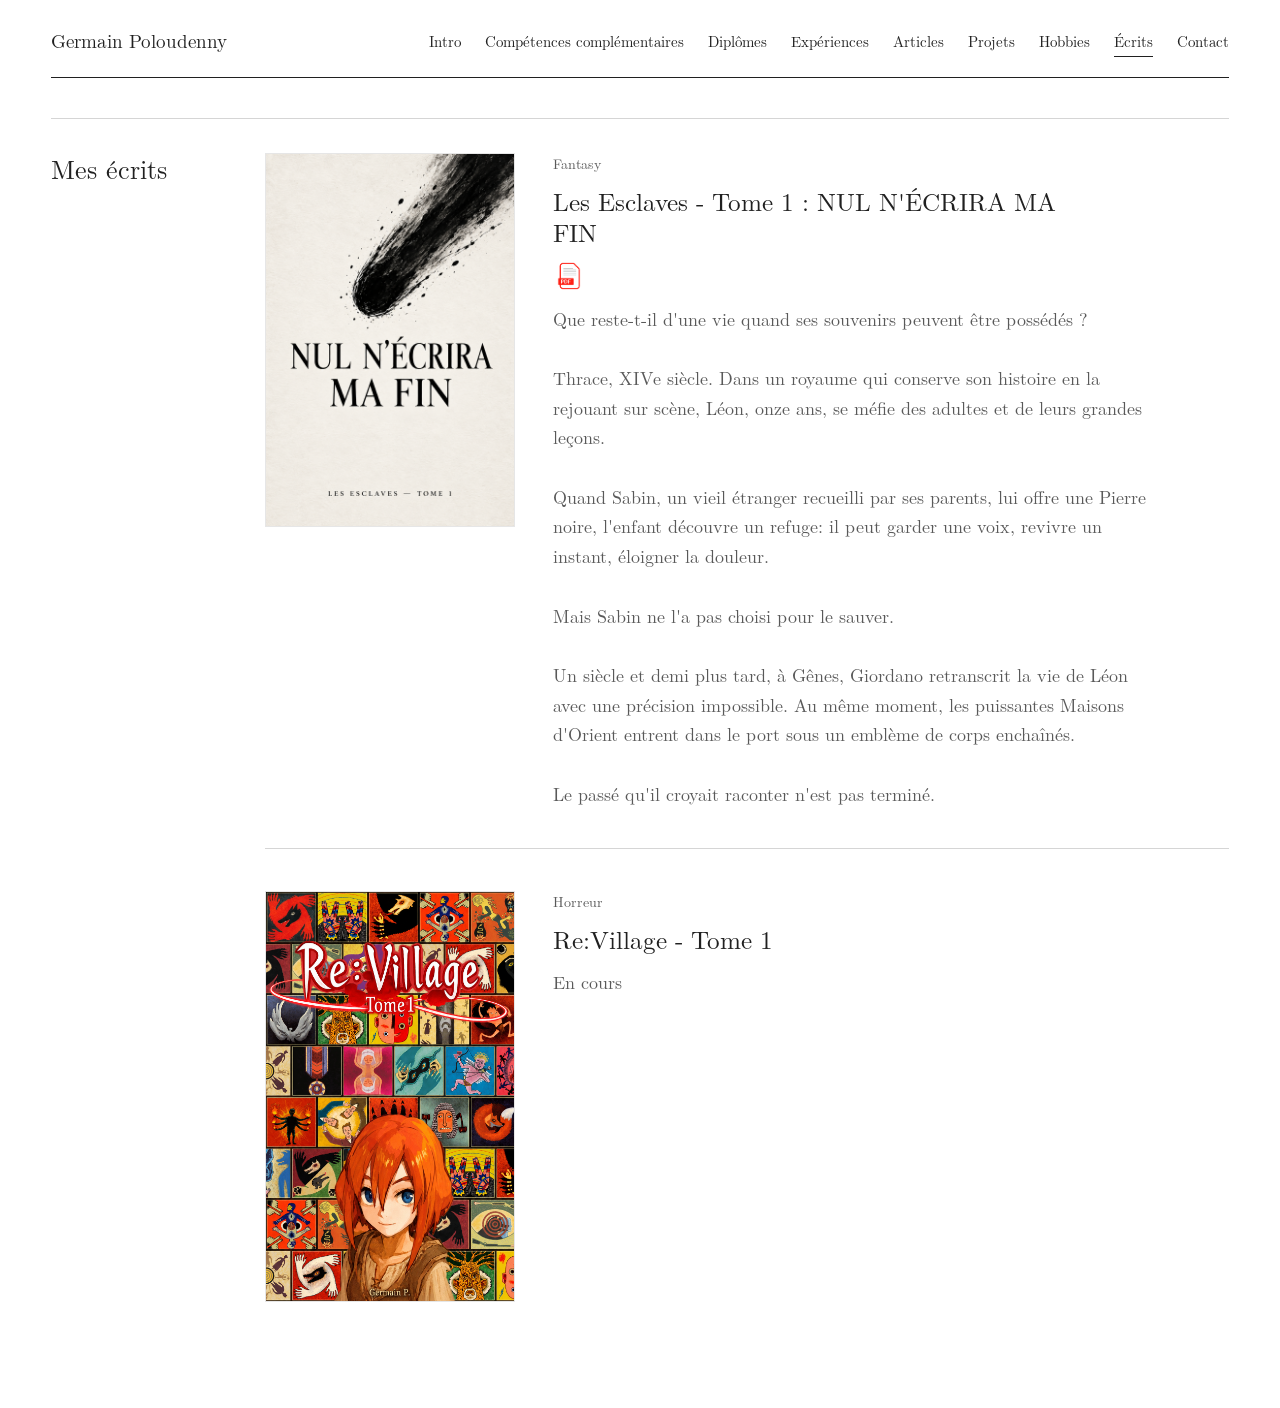
==== commit 370af5ba: "Adopte une presentation blanche et typographique du portfolio" ====
--- a/ecrits.html
+++ b/ecrits.html
@@ -5,10 +5,8 @@
   <meta name="viewport" content="width=device-width, initial-scale=1.0">
   <title>Écrits - Germain Poloudenny</title>
   <link rel="icon" type="image/svg+xml" href="img/favicon-gp.svg">
-  <link rel="preconnect" href="https://fonts.googleapis.com">
-  <link rel="preconnect" href="https://fonts.gstatic.com" crossorigin>
-  <link href="https://fonts.googleapis.com/css2?family=Manrope:wght@400;500;600;700&family=Space+Grotesk:wght@400;500;600;700&display=swap" rel="stylesheet">
-  <link rel="stylesheet" href="styles.css">
+  <link rel="preload" href="fonts/lmroman10-regular.otf" as="font" type="font/otf" crossorigin>
+  <link rel="stylesheet" href="styles.css?v=20261029">
 </head>
 <body>
   <div class="background-accent" aria-hidden="true"></div>
--- a/styles.css
+++ b/styles.css
@@ -1,1447 +1,341 @@
-:root {
-  --bg: #0b1220;
-  --bg-accent: radial-gradient(circle at 18% 18%, rgba(125, 226, 193, 0.16), transparent 32%),
-    radial-gradient(circle at 84% 10%, rgba(245, 199, 125, 0.2), transparent 30%),
-    radial-gradient(circle at 54% 78%, rgba(159, 181, 255, 0.18), transparent 36%);
-  --card: rgba(255, 255, 255, 0.05);
-  --card-strong: rgba(255, 255, 255, 0.09);
-  --text: #eef3ff;
-  --muted: #9fb3d6;
-  --border: rgba(255, 255, 255, 0.14);
-  --shadow: 0 24px 70px rgba(5, 8, 22, 0.55);
-  --radius: 16px;
-  --section-gap: clamp(26px, 3vw, 44px);
-  --block-padding: clamp(22px, 3vw, 34px);
-  --font-body: "Manrope", "Space Grotesk", sans-serif;
-  --font-heading: "Space Grotesk", "Manrope", sans-serif;
-  --accent-blue: #9fb5ff;
-  --accent-pink: #f58fb1;
-  --accent-lime: #7de2c1;
-  --accent-amber: #f5c77d;
-}
-
-html {
-  scroll-behavior: smooth;
-  font-size: 17px;
-}
-
-*,
-*::before,
-*::after {
-  box-sizing: border-box;
-}
-
-body {
-  margin: 0;
-  min-height: 100vh;
-  background: var(--bg);
-  color: var(--text);
-  font-family: var(--font-body);
-  line-height: 1.6;
-  -webkit-font-smoothing: antialiased;
-  padding: clamp(28px, 3vw, 42px) clamp(18px, 4vw, 52px) clamp(48px, 6vw, 78px);
-  position: relative;
-  overflow-x: hidden;
-}
-
-p {
-  max-width: 68ch;
-  text-align: justify;
-  text-align-last: left;
-  hyphens: auto;
-}
-
-h1,
-h2,
-h3 {
-  font-family: var(--font-heading);
-  font-weight: 700;
-  line-height: 1.2;
-  letter-spacing: -0.01em;
-}
-
-h1 {
-  font-size: clamp(2.4rem, 4.5vw, 3.2rem);
-}
-
-h2 {
-  font-size: clamp(1.9rem, 3.4vw, 2.4rem);
-}
-
-h3 {
-  font-size: clamp(1.45rem, 2.4vw, 1.8rem);
-}
-
-@media (min-width: 1200px) {
-  html {
-    font-size: 18px;
-  }
-}
-
-a:focus-visible,
-button:focus-visible {
-  outline: 2px solid var(--accent-lime);
-  outline-offset: 3px;
-  box-shadow: 0 0 0 4px rgba(122, 183, 255, 0.32);
-}
-
-.sr-only {
-  position: absolute;
-  width: 1px;
-  height: 1px;
-  padding: 0;
-  margin: -1px;
-  overflow: hidden;
-  clip: rect(0, 0, 0, 0);
-  white-space: nowrap;
-  border: 0;
-}
-
-.background-accent {
-  position: fixed;
-  inset: 0;
-  background: var(--bg-accent);
-  filter: blur(46px);
-  pointer-events: none;
-}
-
-.site-header {
-  display: flex;
-  align-items: center;
-  justify-content: space-between;
-  gap: 18px;
-  padding: 14px 18px;
-  margin-bottom: 36px;
-  border: 1px solid var(--border);
-  border-radius: var(--radius);
-  background: rgba(255, 255, 255, 0.03);
-  box-shadow: var(--shadow);
-  position: sticky;
-  top: 20px;
-  backdrop-filter: blur(10px);
-  z-index: 10;
-}
-
-.brand {
+@font-face {
+  font-family: "Latin Modern";
+  src: url("fonts/lmroman10-regular.otf") format("opentype");
+  font-style: normal;
+  font-weight: 400;
+  font-display: swap;
+}
+@font-face {
+  font-family: "Latin Modern";
+  src: url("fonts/lmroman10-bold.otf") format("opentype");
+  font-style: normal;
   font-weight: 700;
-  letter-spacing: 0.04em;
-  text-transform: uppercase;
+  font-display: swap;
+}
+@font-face {
+  font-family: "Latin Modern";
+  src: url("fonts/lmroman10-italic.otf") format("opentype");
+  font-style: italic;
+  font-weight: 400;
+  font-display: swap;
+}
+
+:root {
+  color-scheme: light;
+  --bg: #fff;
+  --text: #202020;
+  --muted: #595959;
+  --border: #d5d5d5;
+  --font-body: "Latin Modern", "Times New Roman", serif;
+  --font-heading: var(--font-body);
+  --page-margin: clamp(22px, 4vw, 80px);
+}
+*, *::before, *::after { box-sizing: border-box; }
+html { font-size: 18px; scroll-behavior: smooth; }
+body {
+  margin: 0;
+  padding: 0 var(--page-margin) 64px;
+  background: var(--bg);
+  color: var(--text);
+  font-family: var(--font-body);
+  line-height: 1.55;
+  -webkit-font-smoothing: antialiased;
+}
+button, input { font: inherit; }
+button { cursor: pointer; }
+a { color: inherit; text-underline-offset: .2em; text-decoration-thickness: 1px; }
+a:hover { text-decoration: underline; }
+a:focus-visible, button:focus-visible {
+  outline: 2px solid #444;
+  outline-offset: 4px;
+}
+img, video, iframe { max-width: 100%; }
+figure { margin: 0; }
+p { margin: 0 0 1em; max-width: 72ch; }
+h1, h2, h3 {
   font-family: var(--font-heading);
-}
-
-.brand-link {
-  color: var(--text);
-  text-decoration: none;
-}
-
-.nav {
-  display: flex;
-  align-items: center;
-  gap: 14px;
-  flex-wrap: wrap;
-  transition: max-height 0.2s ease;
-}
-
-.nav a {
-  color: var(--text);
-  text-decoration: none;
-  padding: 8px 12px;
-  border: 1px solid transparent;
-  border-radius: 999px;
-  font-size: 0.95rem;
-  display: inline-flex;
-  align-items: center;
-  transition: all 0.2s ease;
-}
-
-.nav a.active {
-  border-color: rgba(125, 226, 193, 0.85);
-  background: rgba(125, 226, 193, 0.16);
-  box-shadow: 0 10px 26px rgba(125, 226, 193, 0.2);
-}
-
-.nav a:hover,
-.nav a:focus-visible {
-  border-color: rgba(125, 226, 193, 0.8);
-  background: rgba(125, 226, 193, 0.14);
-}
-
-.nav-toggle {
-  display: none;
-  align-items: center;
-  justify-content: center;
-  gap: 6px;
-  width: 44px;
-  height: 44px;
-  border-radius: 12px;
-  border: 1px dashed var(--border);
-  background: rgba(255, 255, 255, 0.04);
-  color: inherit;
-  cursor: pointer;
-  transition: all 0.18s ease;
-}
-
-.nav-toggle:hover,
-.nav-toggle:focus-visible {
-  border-color: rgba(125, 226, 193, 0.8);
-  background: rgba(125, 226, 193, 0.12);
-}
-
-.nav-toggle-bar {
-  width: 20px;
-  height: 2px;
-  background: currentColor;
-  border-radius: 999px;
-  transition: transform 0.2s ease, opacity 0.2s ease;
-}
-
-.nav-toggle[aria-expanded="true"] .nav-toggle-bar:nth-of-type(1) {
-  transform: translateY(6px) rotate(45deg);
-}
-
-.nav-toggle[aria-expanded="true"] .nav-toggle-bar:nth-of-type(2) {
-  opacity: 0;
-}
-
-.nav-toggle[aria-expanded="true"] .nav-toggle-bar:nth-of-type(3) {
-  transform: translateY(-6px) rotate(-45deg);
-}
-
-main {
-  display: flex;
-  flex-direction: column;
-  gap: var(--section-gap);
-  max-width: 1160px;
-  width: 100%;
-  margin: 0 auto;
-  position: relative;
-  z-index: 1;
-}
-
-.hero {
-  display: grid;
-  grid-template-columns: repeat(auto-fit, minmax(280px, 1fr));
-  gap: clamp(18px, 2vw, 26px);
-  padding: var(--block-padding);
-  border-radius: calc(var(--radius) + 4px);
-  border: 1px solid var(--border);
-  background: linear-gradient(150deg, rgba(255, 255, 255, 0.045), rgba(255, 255, 255, 0.02));
-  box-shadow: var(--shadow);
-}
-
-.hero,
-.panel,
-.contact {
-  scroll-margin-top: 110px;
-}
-
-.hero-text h1 {
-  margin: 8px 0 12px;
-}
-
-.hero-subtitle {
-  margin: -4px 0 18px;
-  color: var(--muted);
-  font-family: var(--font-heading);
-  font-size: clamp(1.05rem, 2vw, 1.25rem);
-  font-weight: 500;
-  text-align: left;
-}
-
-.hero-links {
-  display: flex;
-  margin: 0 0 18px;
-}
-
-.scholar-link {
-  transition: transform 0.18s ease, filter 0.18s ease;
-}
-
-.scholar-link img {
-  width: 28px;
-  height: 28px;
-}
-
-.scholar-link:hover,
-.scholar-link:focus-visible {
-  transform: translateY(-2px);
-  filter: drop-shadow(0 8px 12px rgba(66, 133, 244, 0.35));
-}
-
-.hero-content {
-  display: grid;
-  grid-template-columns: minmax(200px, 260px) minmax(240px, 1fr);
-  gap: clamp(16px, 3vw, 28px);
-  align-items: start;
-}
-
-.hero-skills {
-  display: grid;
-  gap: 8px;
-  margin: 0;
-}
-
-.hero-skills h3 {
-  margin: 0;
-}
-
-.skill-list {
-  list-style: none;
-  margin: 0;
-  padding: 0;
-  display: grid;
-  gap: 8px;
-  color: var(--muted);
-  font-weight: 600;
-}
-
-.skill-list li {
-  position: relative;
-  padding-left: 18px;
-  display: flex;
-  align-items: center;
-  gap: 8px;
-  flex-wrap: wrap;
-}
-
-.skill-list li::before {
-  content: "";
-  position: absolute;
-  left: 0;
-  top: 0.7em;
-  width: 6px;
-  height: 6px;
-  border-radius: 999px;
-  background: var(--accent-lime);
-  transform: translateY(-50%);
-}
-
-.skill-icon-only {
-  align-items: center;
-}
-
-.icon {
-  width: 22px;
-  height: 22px;
-  display: block;
-}
-
-.icon-git {
-  color: var(--accent-lime);
-}
-
-.flag-icons {
-  display: inline-flex;
-  gap: 6px;
-  align-items: center;
-}
-
-.flag-icon {
-  display: inline-flex;
-  align-items: center;
-  justify-content: center;
-}
-
-.icon-flag {
-  width: 22px;
-  height: 16px;
-  display: block;
-  border-radius: 4px;
-  box-shadow: 0 6px 14px rgba(0, 0, 0, 0.25);
-  border: 1px solid rgba(255, 255, 255, 0.2);
-}
-
-.portrait-card {
-  max-width: 260px;
-  padding: 12px;
-}
-
-#intro .portrait-card {
-  background: transparent;
-  border: none;
+  line-height: 1.22;
+  font-weight: 400;
+}
+h1 { font-size: clamp(2rem, 3.3vw, 3.1rem); letter-spacing: -.035em; }
+h2 { font-size: 1.45rem; }
+h3 { font-size: 1.2rem; margin: 0; }
+.sr-only {
+  position: absolute;
+  width: 1px;
+  height: 1px;
   padding: 0;
-  box-shadow: none;
-  min-height: 0;
-}
-
-#intro .portrait-card::after {
-  content: none;
-}
-
-#intro .portrait-card:hover,
-#intro .portrait-card:focus-within {
-  transform: none;
-  box-shadow: none;
-  border-color: transparent;
-}
-
-.portrait {
-  width: 100%;
-  height: auto;
-}
-
-.hero-placeholder {
-  display: grid;
-  grid-template-columns: repeat(auto-fit, minmax(220px, 1fr));
-  gap: clamp(12px, 2vw, 18px);
-}
-
-.panel {
-  border-radius: var(--radius);
-  padding: var(--block-padding);
-  border: 1px solid var(--border);
-  background: linear-gradient(160deg, rgba(255, 255, 255, 0.04), rgba(255, 255, 255, 0.02));
-  box-shadow: var(--shadow);
-}
-
-.panel-header {
-  display: flex;
-  align-items: baseline;
-  justify-content: space-between;
-  gap: 12px;
-  margin-bottom: 16px;
-}
-
-.panel h2 {
-  margin: 0;
-  font-family: var(--font-heading);
-}
-
-.panel p {
-  margin: 0;
-  color: var(--muted);
-  max-width: 50ch;
-}
-
-.category-head {
-  display: flex;
-  align-items: center;
-  gap: 10px;
-  margin: 18px 0 6px;
-  flex-wrap: wrap;
-}
-
-.category-note {
-  margin: 0;
-  color: var(--muted);
-}
-
-.pill {
-  display: inline-flex;
-  align-items: center;
-  gap: 8px;
-  padding: 8px 12px;
-  border-radius: 999px;
-  border: 1px solid var(--border);
-  background: linear-gradient(120deg, rgba(125, 226, 193, 0.16), rgba(159, 181, 255, 0.12));
-  color: var(--text);
-  font-weight: 700;
-  letter-spacing: 0.04em;
-  text-transform: uppercase;
-  font-size: 0.82rem;
-  text-decoration: none;
-}
-
-.pill-date {
-  background: linear-gradient(120deg, var(--accent-lime), var(--accent-amber));
-  color: #0b0f1c;
-  border-color: transparent;
-  box-shadow: 0 14px 26px rgba(125, 226, 193, 0.24), 0 6px 16px rgba(0, 0, 0, 0.35);
-}
-
-.pill-soft {
-  background: rgba(255, 255, 255, 0.06);
-  border-style: dashed;
-  color: var(--muted);
-  box-shadow: none;
-}
-
-.pill-goodreads {
-  color: #f3e8dc;
-  border-color: rgba(243, 232, 220, 0.45);
-  background: linear-gradient(120deg, rgba(89, 65, 40, 0.28), rgba(243, 232, 220, 0.08));
-}
-
-.grid {
-  display: grid;
-  grid-template-columns: repeat(auto-fit, minmax(240px, 1fr));
-  gap: clamp(12px, 2vw, 18px);
-  align-items: start;
-}
-
-.projects-grid {
-  grid-template-columns: repeat(auto-fit, minmax(min(100%, 320px), 320px));
-  gap: 14px;
-  justify-content: start;
-}
-
-.projects-grid.featured-projects {
-  display: grid;
-}
-
-.projects-grid > .card.media {
-  width: 100%;
-}
-
-.timeline {
-  display: grid;
-  gap: clamp(14px, 2vw, 22px);
-  position: relative;
-  padding-left: 48px;
-}
-
-.timeline::before {
-  content: "";
-  position: absolute;
-  inset: 12px auto 12px 20px;
-  width: 3px;
-  background: linear-gradient(
-    180deg,
-    rgba(125, 226, 193, 0.7),
-    rgba(159, 181, 255, 0.7),
-    rgba(245, 199, 125, 0.72)
-  );
-  opacity: 0.9;
-  z-index: 0;
-}
-
-.timeline .card {
-  padding-left: 36px;
-}
-
-.timeline .card::before {
-  content: "";
-  position: absolute;
-  left: -28px;
-  top: 22px;
-  width: 14px;
-  height: 14px;
-  border-radius: 50%;
-  background: var(--bg);
-  border: 3px solid var(--accent-lime);
-  box-shadow: 0 0 0 8px rgba(125, 226, 193, 0.16), 0 10px 30px rgba(0, 0, 0, 0.45);
-  z-index: 2;
-}
-
-.card {
-  border-radius: var(--radius);
-  padding: clamp(14px, 2vw, 18px);
-  min-height: 110px;
-  display: grid;
-  align-content: center;
-  justify-items: start;
-  font-weight: 600;
-  letter-spacing: 0.01em;
-  position: relative;
-  overflow: hidden;
-  border: 1px solid var(--border);
-  background: var(--card);
-  isolation: isolate;
-  transition: transform 0.18s ease, box-shadow 0.18s ease, border-color 0.18s ease;
-}
-
-.card::after {
-  content: "";
-  position: absolute;
-  inset: 0;
-  opacity: 0;
-  background: var(--bg-accent);
-  border-radius: inherit;
-  transition: opacity 0.25s ease;
-  pointer-events: none;
-  z-index: 0;
-}
-
-.card:hover::after {
-  opacity: 0.08;
-}
-
-.card:hover,
-.card:focus-within {
-  transform: translateY(-4px);
-  border-color: rgba(255, 255, 255, 0.26);
-  box-shadow: 0 18px 44px rgba(0, 0, 0, 0.38);
-}
-
-.card > * {
-  position: relative;
-  z-index: 1;
-}
-
-.card.media {
-  align-content: start;
-  justify-items: stretch;
-  gap: 10px;
+  margin: -1px;
   overflow: hidden;
-  min-height: 0;
-}
-
-.card.media h3 {
-  margin: 0;
-  font-family: var(--font-heading);
-}
-
-.card.media:not(:has(> video, > img, > iframe, .video-thumb, .youtube-poster, .media-cover-link)) {
-  padding-bottom: 12px;
-  min-height: 0;
-  gap: 8px;
-  width: fit-content;
-  max-width: 100%;
-  justify-self: start;
-}
-
-.card.experience-card,
-.card.diploma-card {
-  background: var(--card);
-  border-style: solid;
-  align-content: start;
-  gap: 8px;
-  min-height: 0;
-  padding-left: 28px;
-  z-index: 1;
-  box-shadow: inset 4px 0 0 rgba(125, 226, 193, 0.32);
-}
-
-.card.diploma-card,
-.card.experience-card.with-logos {
-  grid-template-columns: 1fr auto;
-  grid-template-rows: auto auto;
-  column-gap: 16px;
-  align-items: center;
-}
-
-.timeline .card.experience-card,
-.timeline .card.diploma-card {
-  padding-left: 36px;
-}
-
-.card.experience-card h3,
-.card.diploma-card h3 {
-  margin: 4px 0;
-  font-family: var(--font-heading);
-}
-
-.card.diploma-card .meta,
-.card.experience-card.with-logos .meta {
-  grid-column: 1;
-  grid-row: 1;
-}
-
-.card.diploma-card h3,
-.card.experience-card.with-logos h3 {
-  grid-column: 1;
-  grid-row: 2;
-}
-
-.logo-row {
-  display: flex;
-  align-items: center;
-  justify-content: flex-end;
-  gap: 10px;
-  flex-wrap: wrap;
-  margin: 0;
-  grid-column: 2;
-  grid-row: 1 / span 2;
-  align-self: center;
-  padding: 0;
-  background: transparent;
-  border: none;
-  box-shadow: none;
-}
-
-.diploma-logo {
-  height: 56px;
-  width: auto;
-  object-fit: contain;
-  padding: 0;
-  border: none;
-  background: transparent;
-  box-shadow: none;
-}
-
-.experience-logos {
-  grid-row: 1 / -1;
-  align-self: start;
-  gap: 8px;
-}
-
-.experience-logos .diploma-logo {
-  height: 56px;
-  opacity: 0.9;
-  filter: saturate(0.9) brightness(1.08);
-}
-
-.meta {
-  display: flex;
-  align-items: center;
-  gap: 10px;
-  flex-wrap: wrap;
-}
-
-.location {
-  color: var(--muted);
-  font-weight: 600;
-}
-
-.exp-subtitle {
-  margin: 0;
-  color: var(--muted);
-  font-weight: 600;
-}
-
-.media-frame {
-  width: 100%;
-  display: block;
-  border-radius: calc(var(--radius) - 6px);
-  border: 1px solid var(--border);
-  background: #05080f;
-  box-shadow: 0 10px 28px rgba(0, 0, 0, 0.35);
-  aspect-ratio: 16 / 9;
-}
-
-.media-cover {
-  object-fit: cover;
-}
-
-.media-cover-link {
-  overflow: hidden;
-  padding: 0;
-  color: inherit;
-  text-decoration: none;
-}
-
-.media-cover-image {
-  display: block;
-  width: 100%;
-  height: 100%;
-  object-fit: cover;
-  transition: transform 0.18s ease, filter 0.18s ease;
-}
-
-.youtube-poster {
-  position: relative;
-  overflow: hidden;
-  padding: 0;
-  cursor: pointer;
-}
-
-.youtube-poster-image {
-  width: 100%;
-  height: 100%;
-  display: block;
-  object-fit: cover;
-  transition: transform 0.18s ease, filter 0.18s ease;
-}
-
-.youtube-poster-play {
-  position: absolute;
-  left: 50%;
-  top: 50%;
-  display: grid;
-  place-items: center;
-  width: 68px;
-  height: 48px;
-  transform: translate(-50%, -50%);
-  transition: transform 0.18s ease, filter 0.18s ease;
-}
-
-.youtube-poster-play img {
-  width: 100%;
-  height: auto;
-  display: block;
-}
-
-.youtube-poster:hover .youtube-poster-image,
-.youtube-poster:focus-visible .youtube-poster-image {
-  filter: brightness(1.08);
-  transform: scale(1.02);
-}
-
-.youtube-poster:hover .youtube-poster-play,
-.youtube-poster:focus-visible .youtube-poster-play {
-  filter: brightness(1.08);
-  transform: translate(-50%, -50%) scale(1.04);
-}
-
-.card.media .video-thumb {
-  display: grid;
-  gap: 8px;
-  text-decoration: none;
-  width: 100%;
-}
-
-.project-card-link {
-  color: var(--text);
-  text-decoration: none;
-}
-
-.project-card-link:hover,
-.project-card-link:focus-visible {
-  color: var(--text);
-}
-
-.project-card-link:hover .media-cover-image,
-.project-card-link:focus-visible .media-cover-image {
-  filter: brightness(1.08);
-  transform: scale(1.02);
-}
-
-.card.media .video-thumb-label {
-  display: inline-flex;
-  align-items: center;
-  justify-content: center;
-  gap: 8px;
-  padding: 0;
-  background: transparent;
-  color: #fff;
-  border: none;
-  border-radius: 0;
-  font-weight: 700;
-  letter-spacing: 0.02em;
-  font-size: 0.9rem;
-  width: fit-content;
-  box-shadow: none;
-  transition: transform 0.16s ease, filter 0.16s ease;
-}
-
-.card.media .video-thumb-label img {
-  width: 24px;
-  height: auto;
-  display: block;
-}
-
-.card.media .video-thumb:hover .video-thumb-label,
-.card.media .video-thumb:focus-visible .video-thumb-label {
-  background: transparent;
-  filter: brightness(1.06);
-}
-
-.tag {
-  display: inline-flex;
-  align-items: center;
-  gap: 6px;
-  padding: 6px 10px;
-  border-radius: 999px;
-  border: 1px solid rgba(125, 226, 193, 0.55);
-  background: linear-gradient(120deg, rgba(125, 226, 193, 0.16), rgba(159, 181, 255, 0.08));
-  color: var(--text);
-  font-size: 0.85rem;
-  font-weight: 700;
-  letter-spacing: 0.04em;
-  text-transform: uppercase;
-}
-
-.tag-row {
-  display: flex;
-  gap: 8px;
-  flex-wrap: wrap;
-}
-
-.hobbies-grid {
-  display: flex;
-  flex-wrap: wrap;
-  align-items: flex-start;
-  justify-content: flex-start;
-  gap: 10px;
-}
-
-.hobby-card {
-  background: var(--card);
-  border-style: solid;
-  display: flex;
-  flex-direction: column;
-  gap: 6px;
-  min-height: 0;
-  align-self: start;
-  width: fit-content;
-  max-width: 100%;
-  padding: 12px 14px;
-}
-
-.hobby-card-link {
-  color: var(--text);
-  text-decoration: none;
-}
-
-.hobby-card-link:hover,
-.hobby-card-link:focus-visible {
-  color: var(--text);
-}
-
-.hobby-header {
+  clip: rect(0, 0, 0, 0);
+  white-space: nowrap;
+  border: 0;
+}
+.background-accent { display: none; }
+
+/* A full-width running header, rather than a floating navigation card. */
+.site-header {
   display: flex;
   align-items: center;
-  gap: 8px;
-  justify-content: space-between;
-  flex-wrap: nowrap;
-  width: 100%;
-}
-
-.hobby-card h3 {
-  margin: 0;
-  font-family: var(--font-heading);
-  flex: 1 1 auto;
-  min-width: 0;
-}
-
-.hobby-meta {
-  gap: 8px;
-}
-
-.hobby-link {
+  justify-content: space-between;
+  flex-wrap: wrap;
+  gap: 16px 30px;
+  padding: 25px 0 20px;
+  border-bottom: 1px solid var(--text);
+  margin-bottom: 40px;
+}
+.brand { font-size: 1.06rem; white-space: nowrap; }
+.brand-link { text-decoration: none; }
+.nav {
+  display: flex;
+  align-items: center;
+  flex-wrap: wrap;
+  gap: 8px 24px;
+  font-size: .83rem;
+}
+.nav a {
+  text-decoration: none;
+  padding: 4px 0;
+  border-bottom: 1px solid transparent;
+}
+.nav a:hover, .nav a.active {
+  border-bottom-color: currentColor;
+}
+.nav-toggle {
+  display: none;
+  flex-direction: column;
+  align-items: center;
+  justify-content: center;
+  gap: 5px;
+  width: 42px;
+  height: 42px;
+  border: 1px solid var(--border);
+  background: #fff;
+  color: var(--text);
+}
+.nav-toggle-bar { display: block; width: 18px; height: 1px; background: currentColor; }
+.nav-toggle[aria-expanded="true"] .nav-toggle-bar:nth-child(1) { transform: translateY(6px) rotate(45deg); }
+.nav-toggle[aria-expanded="true"] .nav-toggle-bar:nth-child(2) { opacity: 0; }
+.nav-toggle[aria-expanded="true"] .nav-toggle-bar:nth-child(3) { transform: translateY(-6px) rotate(-45deg); }
+main { width: 100%; margin: 0; }
+.hero, .panel, .contact { scroll-margin-top: 24px; }
+.hero { padding: 12px 0 48px; }
+.hero-text h1 { margin: 0 0 12px; }
+.hero-subtitle { color: var(--muted); font-size: 1.12rem; margin-bottom: 18px; }
+.hero-links { display: flex; margin-bottom: 26px; }
+#intro .hero-text {
+  display: grid;
+  grid-template-columns: minmax(0, 1fr) 170px;
+  column-gap: 50px;
+  align-items: start;
+}
+#intro .hero-text > h1, #intro .hero-subtitle, #intro .hero-links { grid-column: 1; }
+.hero-content { display: contents; }
+#intro .portrait-card {
+  grid-column: 2;
+  grid-row: 1 / span 4;
+  width: 170px;
+  margin: 0;
+  border: 0;
+  padding: 0;
+  min-height: 0;
+}
+.portrait { width: 100%; height: auto; display: block; }
+.hero-skills { grid-column: 1; margin: 0; }
+.hero-skills h3 { font-size: 1rem; margin-bottom: 6px; }
+.skill-list { display: flex; flex-wrap: wrap; gap: 6px 24px; padding: 0; margin: 0; list-style: none; color: var(--muted); font-size: .9rem; }
+.skill-list li { display: flex; align-items: center; gap: 7px; }
+.flag-icons, .flag-icon { display: inline-flex; align-items: center; gap: 5px; }
+.icon-flag { width: 20px; height: 14px; border: 1px solid #ddd; }
+.icon { width: 22px; height: 22px; }
+.scholar-link img { width: 23px; height: 23px; }
+
+/* Section headings form a marginal column; content uses the remaining width. */
+.panel {
+  display: grid;
+  grid-template-columns: 175px minmax(0, 1fr);
+  column-gap: clamp(28px, 3vw, 64px);
+  row-gap: 24px;
+  border-top: 1px solid var(--border);
+  padding: 34px 0 42px;
+}
+.panel-header { grid-column: 1; align-self: start; }
+.panel-header h2 { margin: 0; }
+.panel > :not(.panel-header) { grid-column: 2; min-width: 0; }
+.category-head { margin: 8px 0 0; }
+.category-note, .empty-state, .location, .exp-subtitle { color: var(--muted); }
+.category-note { margin: 0; }
+.timeline { display: grid; gap: 0; }
+.card { min-width: 0; }
+.card.experience-card, .card.diploma-card {
+  position: relative;
+  display: grid;
+  align-content: start;
+  gap: 5px;
+  padding: 19px 0;
+  border-bottom: 1px solid #e6e6e6;
+}
+.timeline .card:first-child { padding-top: 0; }
+.timeline .card:last-child { border-bottom: 0; padding-bottom: 0; }
+.meta { display: flex; flex-wrap: wrap; align-items: baseline; gap: 5px 18px; font-size: .87rem; }
+.pill, .tag { display: inline-block; font-size: .78rem; line-height: 1.5; color: var(--muted); }
+.pill-date { color: var(--text); font-variant-numeric: tabular-nums; }
+.card.experience-card h3, .card.diploma-card h3 { margin: 3px 0; }
+.card.diploma-card, .card.experience-card.with-logos {
+  grid-template-columns: minmax(0, 1fr) auto;
+  column-gap: 30px;
+}
+.card.diploma-card .meta, .card.experience-card.with-logos .meta { grid-column: 1; grid-row: 1; }
+.card.diploma-card h3, .card.experience-card.with-logos h3 { grid-column: 1; grid-row: 2; }
+.exp-subtitle { margin: 0; grid-column: 1; font-size: .9rem; }
+.logo-row { grid-column: 2; grid-row: 1 / span 3; display: flex; align-items: center; justify-content: flex-end; gap: 14px; flex-wrap: wrap; }
+.diploma-logo { width: auto; height: 42px; object-fit: contain; max-width: 120px; }
+.tag-row { display: flex; gap: 5px 12px; flex-wrap: wrap; }
+.tag + .tag { border-left: 1px solid var(--border); padding-left: 12px; }
+.grid { display: grid; gap: 26px; align-items: start; }
+.projects-grid { grid-template-columns: repeat(auto-fit, minmax(min(100%, 270px), 1fr)); gap: 30px 28px; }
+.featured-projects { grid-template-columns: repeat(3, minmax(0, 1fr)); }
+.card.media { display: grid; align-content: start; gap: 10px; }
+.card.media h3 { font-size: 1.17rem; }
+.media-frame { display: block; width: 100%; aspect-ratio: 16 / 9; border: 1px solid #ddd; background: #f3f3f3; }
+video.media-frame { background: #111; }
+.media-cover { object-fit: cover; }
+.media-cover-link { display: block; overflow: hidden; padding: 0; text-decoration: none; }
+.media-cover-image, .youtube-poster-image { width: 100%; height: 100%; display: block; object-fit: cover; }
+.youtube-poster { position: relative; overflow: hidden; padding: 0; }
+.youtube-poster-play { position: absolute; left: 50%; top: 50%; transform: translate(-50%, -50%); width: 57px; height: 40px; display: grid; place-items: center; }
+.youtube-poster-play img { width: 100%; height: auto; }
+.youtube-poster:hover, .media-cover-link:hover { border-color: #777; }
+.video-thumb { display: grid; gap: 8px; text-decoration: none; }
+.video-thumb-label { display: flex; align-items: center; gap: 8px; font-size: .85rem; }
+.video-thumb-label img { width: 24px; }
+.project-card-link { color: var(--text); }
+
+.hobbies-grid { grid-template-columns: repeat(auto-fit, minmax(min(100%, 210px), 1fr)); gap: 12px 30px; }
+.hobby-card { display: block; padding: 12px 0; border-bottom: 1px solid var(--border); }
+.hobby-card-link { text-decoration: none; }
+.hobby-header { display: flex; align-items: center; justify-content: space-between; gap: 14px; min-height: 34px; }
+.hobby-card h3 { font-size: 1.1rem; }
+.hobby-link { display: inline-flex; align-items: center; gap: 7px; }
+.goodreads-logo { height: 24px; width: auto; }
+.imdb-logo { height: 22px; width: auto; }
+.video-games-logo { height: 32px; width: auto; }
+.writing-pdf-stack { display: block; position: relative; width: 33px; height: 33px; flex: none; }
+.writing-pdf-stack img { position: absolute; width: 26px; height: 30px; object-fit: contain; }
+.writing-pdf-stack img:first-child { transform: rotate(-10deg); left: 0; top: 0; }
+.writing-pdf-stack img:last-child { transform: rotate(8deg); left: 6px; top: 2px; }
+
+/* All text actions share the same quiet rectangular treatment. */
+.ghost, .contact-chip, .skill-tag, .game-id {
   display: inline-flex;
   align-items: center;
-  gap: 6px;
-  padding: 4px 6px;
-  border-radius: 10px;
-  border: none;
-  background: transparent;
-  text-decoration: none;
-  color: var(--text);
-  width: fit-content;
-  margin-left: auto;
-  font-weight: 700;
-  box-shadow: none;
-  transition: transform 0.16s ease, color 0.16s ease;
-}
-
-.hobby-card-link:hover .hobby-link,
-.hobby-card-link:focus-visible .hobby-link,
-.hobby-card-link:hover .writing-pdf-stack,
-.hobby-card-link:focus-visible .writing-pdf-stack {
-  transform: translateY(-2px);
-}
-
-.goodreads-logo {
-  height: 24px;
-  width: auto;
-  display: block;
-}
-
-.imdb-logo {
-  height: 22px;
-  width: auto;
-  display: block;
-}
-
-.video-games-logo {
-  height: 36px;
-  width: auto;
-  display: block;
-}
-
-.writing-pdf-stack {
-  position: relative;
-  width: 36px;
-  height: 34px;
-  display: block;
-  flex: none;
-  transition: transform 0.16s ease;
-}
-
-.writing-pdf-stack img {
-  position: absolute;
-  width: 28px;
-  height: 32px;
-  object-fit: contain;
-}
-
-.writing-pdf-stack img:nth-child(1) {
-  left: 0;
-  top: 2px;
-}
-
-.writing-pdf-stack img:nth-child(2) {
-  left: 4px;
-  top: 1px;
-}
-
-.writing-pdf-stack img:nth-child(3) {
-  left: 8px;
-  top: 0;
-}
-
-.games-panel {
+  gap: 9px;
+  padding: 8px 12px;
+  border: 1px solid var(--border);
+  border-radius: 0;
+  background: #fff;
+  color: var(--text);
+}
+.ghost { text-decoration: none; font-size: .9rem; }
+.ghost:hover { background: #f5f5f5; text-decoration: none; border-color: #777; }
+.contact-actions { display: flex; flex-wrap: wrap; align-items: center; gap: 12px; }
+.contact-grid, .contact-left { min-width: 0; }
+.contact-link { display: inline-flex; align-items: center; gap: 8px; text-decoration: none; min-width: 0; font-size: .9rem; }
+.contact-text { overflow-wrap: anywhere; min-width: 0; }
+.contact-icon { width: 18px; height: 18px; flex-shrink: 0; }
+.contact-icon.stroke { stroke: currentColor; fill: none; }
+.contact-icon.fill { fill: currentColor; }
+.chip-copy { display: inline-flex; align-items: center; justify-content: center; padding: 5px; width: 30px; height: 30px; border: 1px solid transparent; background: #fff; color: #666; flex-shrink: 0; }
+.chip-copy:hover, .chip-copy.is-copied { color: #111; background: #eee; border-color: #bbb; }
+.contact-chip { padding: 5px 9px; }
+.skill-tags { display: flex; flex-wrap: wrap; gap: 10px; }
+.skill-detail { color: var(--muted); }
+
+.writings-list { display: grid; gap: 42px; }
+.writing-card {
   display: grid;
-  gap: 16px;
-}
-
-.game-list {
-  display: grid;
-  grid-template-columns: repeat(auto-fit, minmax(min(100%, 320px), 380px));
-  gap: 14px;
+  grid-template-columns: minmax(170px, 250px) minmax(0, 1fr);
   align-items: start;
-}
-
-.game-account-card {
-  align-content: start;
-  justify-items: stretch;
-  gap: 16px;
-}
-
-.game-logo {
-  width: min(100%, 300px);
-  height: auto;
-  display: block;
-  object-fit: contain;
-}
-
-.game-content {
-  display: grid;
-  gap: 12px;
-}
-
-.game-account-row {
-  display: flex;
-  align-items: center;
-  gap: 10px;
-  flex-wrap: wrap;
-}
-
-.game-id {
-  display: inline-flex;
-  align-items: baseline;
-  gap: 4px;
-  max-width: 100%;
-  padding: 8px 12px;
-  border-radius: 14px;
-  border: 1px solid var(--border);
-  background: rgba(255, 255, 255, 0.05);
-  color: var(--text);
-  font-weight: 800;
-  overflow-wrap: anywhere;
-}
-
-.game-tag {
-  color: var(--muted);
-}
-
-.game-profile-link {
-  display: inline-flex;
-  width: fit-content;
-  text-decoration: none;
-}
-
-.opgg-logo {
-  width: 32px;
-  height: 32px;
-  display: block;
-  object-fit: contain;
-  transition: transform 0.16s ease;
-}
-
-.game-profile-link:hover .opgg-logo,
-.game-profile-link:focus-visible .opgg-logo {
-  transform: translateY(-2px) scale(1.04);
-}
-
-.hobby-link.imdb-link {
-  border: none;
-  background: transparent;
-}
-
-.hobby-link:hover,
-.hobby-link:focus-visible {
-  transform: translateY(-2px);
-  color: var(--text);
-  box-shadow: none;
-}
-
-.hobby-link.imdb-link:hover,
-.hobby-link.imdb-link:focus-visible {
-  border: none;
-  background: transparent;
-}
-
-.writing-hero p,
-.empty-state {
-  margin: 0;
-  color: var(--muted);
-}
-
-.writings-list {
-  display: grid;
-  min-height: 160px;
-  place-items: center;
-  border: 1px dashed var(--border);
-  border-radius: calc(var(--radius) - 4px);
-  background: rgba(255, 255, 255, 0.03);
-}
-
-.writings-list.has-items {
-  min-height: 0;
-  place-items: stretch;
-  gap: clamp(12px, 2vw, 18px);
-  border: 0;
-  background: transparent;
-}
-
-.writing-card {
-  grid-template-columns: minmax(300px, 420px) minmax(0, 1fr);
-  align-items: stretch;
-  align-content: stretch;
-  gap: clamp(14px, 2vw, 20px);
-  scroll-margin-top: 7rem;
-}
-
-.writing-cover-link {
-  display: block;
-  align-self: stretch;
-  border-radius: calc(var(--radius) - 6px);
-}
-
-.writing-cover-link:hover,
-.writing-cover-link:focus-visible {
-  transform: translateY(-2px);
-}
-
-.writing-cover {
-  display: block;
-  width: 100%;
-  height: auto;
-  object-fit: contain;
-  border-radius: calc(var(--radius) - 6px);
-  border: 1px solid var(--border);
-  background: #ffffff;
-}
-
-.writing-card-preview {
-  grid-template-columns: minmax(220px, 320px);
-  justify-content: start;
-  align-items: start;
-  width: fit-content;
-  max-width: 100%;
-}
-
-.writing-card-preview .writing-cover-link {
-  align-self: start;
-}
-
-.writing-content {
-  display: grid;
-  grid-template-rows: auto auto auto minmax(0, 1fr);
-  align-content: stretch;
-  gap: 10px;
-  min-height: 0;
-  max-height: 593px;
-}
-
-.writing-card-preview .writing-content {
-  grid-template-rows: auto;
-  max-height: none;
-}
-
-.writing-actions {
-  display: flex;
-  align-items: center;
-  gap: 12px;
-  flex-wrap: wrap;
-}
-
-.writing-action {
-  border: 1px solid rgba(125, 226, 193, 0.5);
-  border-radius: 999px;
-  padding: 7px 14px;
-  background: rgba(125, 226, 193, 0.12);
-}
-
-.pdf-action {
-  width: 34px;
-  height: 34px;
-  justify-content: center;
-  flex: none;
-  padding: 0;
-  border: 0;
-  border-radius: 0;
-  background: transparent;
-}
-
-.pdf-action:hover,
-.pdf-action:focus-visible {
-  text-decoration: none;
-  background: transparent;
-}
-
-.pdf-action-logo {
-  width: 34px;
-  height: 34px;
-  display: block;
-  object-fit: contain;
-}
-
-.writing-content h3,
-.writing-content p {
-  margin: 0;
-}
-
-.writing-content p {
-  color: var(--muted);
-  font-size: 0.86rem;
-  line-height: 1.5;
-  max-width: 68ch;
-  min-height: 0;
-  overflow-y: auto;
-  padding-right: 10px;
-  scrollbar-gutter: stable;
-  white-space: pre-line;
-}
-
-@media (max-width: 820px) {
-  .writing-card {
-    grid-template-columns: 1fr;
-  }
-
-  .writing-cover-link {
-    max-width: min(100%, 420px);
-    justify-self: center;
-  }
-}
-
-.image-card {
-  background: var(--card-strong);
-  border-style: solid;
-  gap: 10px;
-  align-content: start;
-}
-
-.image-card img {
-  width: 100%;
-  display: block;
-  border-radius: calc(var(--radius) - 4px);
-  box-shadow: 0 18px 36px rgba(0, 0, 0, 0.35);
-}
-
-#intro .portrait-card img {
-  box-shadow: none;
-  border: 3px solid rgba(255, 255, 255, 0.26);
-}
-
-.skill-card {
-  background: transparent;
-  border-style: dashed;
-  align-content: start;
-  gap: 12px;
-}
-
-.skill-card h3 {
-  margin: 0;
-  font-family: var(--font-heading);
-}
-
-.skill-tags {
-  display: flex;
-  gap: 10px;
-  flex-wrap: wrap;
-  margin-top: 6px;
-}
-
-.skill-tag {
-  display: inline-flex;
-  align-items: center;
-  gap: 8px;
-  padding: 10px 14px;
-  border-radius: 12px;
-  border: 1px solid var(--border);
-  background: rgba(255, 255, 255, 0.04);
-  font-weight: 700;
-}
-
-.skill-name {
-  letter-spacing: 0.01em;
-}
-
-.skill-detail {
-  color: var(--muted);
-  font-weight: 600;
-}
-
-.contact {
-  display: grid;
-  gap: 18px;
-}
-
-.contact-grid {
-  display: grid;
-  grid-template-columns: repeat(auto-fit, minmax(300px, 1fr));
-  gap: clamp(14px, 2vw, 22px);
-  align-items: start;
-}
-
-.contact-left {
-  display: flex;
-  flex-direction: column;
-  gap: 12px;
-}
-
-.contact-actions {
-  display: flex;
-  gap: clamp(10px, 2vw, 16px);
-  flex-wrap: wrap;
-}
-
-.ghost {
-  background: rgba(255, 255, 255, 0.04);
-  color: var(--text);
-  border: 1px solid var(--border);
-  border-radius: 999px;
-  padding: 10px 16px;
-  text-decoration: none;
-  display: inline-flex;
-  align-items: center;
-  gap: 10px;
-  cursor: pointer;
-  font-weight: 600;
-  letter-spacing: 0.01em;
-  transition: all 0.2s ease;
-}
-
-.ghost:hover,
-.ghost:focus-visible {
-  border-color: rgba(125, 226, 193, 0.65);
-  background: rgba(125, 226, 193, 0.12);
-}
-
-.contact-icon {
-  width: 18px;
-  height: 18px;
-  flex-shrink: 0;
-  transition: transform 0.16s ease, color 0.16s ease, fill 0.16s ease, stroke 0.16s ease;
-}
-
-.contact-icon.stroke {
-  stroke: currentColor;
-  fill: none;
-}
-
-.contact-icon.fill {
-  fill: currentColor;
-}
-
-.ghost:hover .contact-icon,
-.ghost:focus-visible .contact-icon {
-  transform: translateY(-2px) scale(1.03);
-  color: var(--accent-lime);
-}
-
-.ghost:hover .contact-icon.stroke,
-.ghost:focus-visible .contact-icon.stroke {
-  stroke: var(--accent-blue);
-}
-
-.ghost:hover .contact-icon.fill,
-.ghost:focus-visible .contact-icon.fill {
-  fill: var(--accent-lime);
-  color: var(--accent-lime);
-}
-
-.contact-chip {
-  display: inline-flex;
-  align-items: center;
-  gap: 8px;
-  padding: 10px 12px;
-  border-radius: 14px;
-  border: 1px solid var(--border);
-  background: var(--card);
-}
-
-.contact-link {
-  display: inline-flex;
-  align-items: center;
-  gap: 8px;
-  color: var(--text);
-  text-decoration: none;
-  font-weight: 700;
-  letter-spacing: 0.01em;
-}
-
-.contact-link:hover .contact-text,
-.contact-link:focus-visible .contact-text {
-  color: var(--accent-lime);
-}
-
-.contact-text {
-  color: inherit;
-  overflow-wrap: anywhere;
-}
-
-.chip-copy {
-  display: inline-flex;
-  align-items: center;
-  justify-content: center;
-  width: 34px;
-  height: 34px;
-  border-radius: 50%;
-  border: 1px dashed var(--border);
-  background: rgba(255, 255, 255, 0.05);
-  color: var(--muted);
-  cursor: pointer;
-  transition: all 0.18s ease;
-}
-
-.chip-copy:hover,
-.chip-copy:focus-visible {
-  border-color: rgba(125, 226, 193, 0.8);
-  color: var(--text);
-  background: rgba(125, 226, 193, 0.16);
-  box-shadow: 0 10px 26px rgba(0, 0, 0, 0.24);
-}
-
-.chip-copy.is-copied {
-  border-color: rgba(125, 226, 193, 0.9);
-  color: var(--accent-lime);
-}
-
-@media (max-width: 720px) {
-  body {
-    padding-top: 20px;
-  }
-
-  .hero-content {
-    grid-template-columns: 1fr;
-  }
-
-  .site-header {
-    position: relative;
-    top: 0;
-    flex-wrap: wrap;
-    gap: 12px;
-  }
-
-  .nav-toggle {
-    display: inline-flex;
-    margin-left: auto;
-  }
-
-  .nav {
-    flex-basis: 100%;
-    width: 100%;
-    border: 1px solid var(--border);
-    border-radius: calc(var(--radius) - 6px);
-    background: rgba(255, 255, 255, 0.04);
-    padding: 10px 12px;
-    flex-direction: column;
-    align-items: stretch;
-    gap: 8px;
-  }
-
-  body.js .nav {
-    display: none;
-  }
-
-  body.js .nav.is-open {
-    display: flex;
-  }
-
-  .nav a {
-    width: 100%;
-    justify-content: center;
-  }
-
-  .nav a.active {
-    box-shadow: none;
-  }
-
-  .panel-header {
-    flex-direction: column;
-  }
-}
+  gap: 38px;
+  padding-bottom: 40px;
+  border-bottom: 1px solid var(--border);
+  scroll-margin-top: 25px;
+}
+.writing-card:last-child { border-bottom: 0; padding-bottom: 0; }
+.writing-cover-link { display: block; max-width: 250px; }
+.writing-cover { display: block; width: 100%; height: auto; object-fit: contain; border: 1px solid #e6e6e6; }
+.writing-content { display: flex; flex-direction: column; align-items: start; gap: 12px; min-width: 0; }
+.writing-content h3 { font-size: 1.4rem; max-width: 40ch; }
+.writing-content p { margin: 0; color: var(--muted); white-space: pre-line; font-size: 1rem; line-height: 1.65; max-width: 68ch; }
+.writing-actions { display: flex; align-items: center; gap: 12px; }
+.paper-link { display: inline-flex; align-items: center; gap: 8px; }
+.pdf-action { width: 32px; height: 32px; }
+.pdf-action-logo { width: 32px; height: 32px; object-fit: contain; }
+.writing-hero { padding-bottom: 25px; }
+.game-list { display: grid; grid-template-columns: repeat(auto-fit, minmax(min(100%, 280px), 400px)); gap: 30px; }
+.game-account-card, .game-content { display: grid; justify-items: start; gap: 14px; }
+.game-logo { width: min(100%, 260px); height: auto; object-fit: contain; }
+.game-account-row { display: flex; align-items: center; gap: 8px; flex-wrap: wrap; }
+.game-id { padding: 6px 10px; font-size: 1rem; }
+.game-tag { color: var(--muted); }
+.game-profile-link { display: inline-flex; }
+.opgg-logo { display: block; width: 32px; height: 32px; object-fit: contain; }
+
+@media (min-width: 1800px) {
+  .panel { grid-template-columns: 210px minmax(0, 1fr); }
+  .projects-grid { grid-template-columns: repeat(4, minmax(0, 1fr)); }
+  .featured-projects { grid-template-columns: repeat(4, minmax(0, 1fr)); }
+}
+@media (max-width: 1100px) {
+  .site-header { align-items: start; }
+  .nav { gap: 5px 18px; }
+  .panel { grid-template-columns: 145px minmax(0, 1fr); column-gap: 25px; }
+  .featured-projects { grid-template-columns: repeat(2, minmax(0, 1fr)); }
+  .logo-row { max-width: 180px; gap: 9px; }
+  .diploma-logo { height: 34px; max-width: 100px; }
+  .writing-card { grid-template-columns: minmax(140px, 190px) minmax(0, 1fr); gap: 25px; }
+}
+@media (max-width: 760px) {
+  html { font-size: 17px; }
+  .site-header { gap: 14px; align-items: center; margin-bottom: 25px; padding: 18px 0; }
+  .nav-toggle { display: inline-flex; margin-left: auto; }
+  .nav { width: 100%; flex-basis: 100%; flex-direction: column; align-items: stretch; gap: 0; padding: 8px 0; }
+  .nav a { padding: 9px 0; border-bottom: 1px solid #eee; }
+  body.js .nav { display: none; }
+  body.js .nav.is-open { display: flex; }
+  .hero { padding-bottom: 32px; }
+  #intro .hero-text { grid-template-columns: minmax(0, 1fr) 110px; column-gap: 22px; }
+  #intro .portrait-card { width: 110px; grid-row: 1 / span 3; }
+  .hero-subtitle { font-size: 1rem; }
+  .hero-skills { grid-column: 1 / -1; margin-top: 8px; }
+  .hero-links { margin-bottom: 10px; }
+  .panel { grid-template-columns: minmax(0, 1fr); gap: 24px; padding: 26px 0 32px; }
+  .panel > :not(.panel-header), .panel-header { grid-column: 1; }
+  .panel-header h2 { font-size: 1.5rem; }
+  .projects-grid, .featured-projects { grid-template-columns: repeat(2, minmax(0, 1fr)); gap: 25px 20px; }
+  .hobbies-grid { grid-template-columns: repeat(2, minmax(0, 1fr)); }
+  .card.diploma-card, .card.experience-card.with-logos { column-gap: 18px; }
+  .logo-row { max-width: 130px; }
+  .diploma-logo { height: 28px; max-width: 90px; }
+  .writing-card { gap: 22px; }
+}
+@media (max-width: 480px) {
+  #intro .hero-text { grid-template-columns: minmax(0, 1fr) 90px; column-gap: 15px; }
+  #intro .portrait-card { width: 90px; }
+  h1 { font-size: 1.9rem; }
+  .projects-grid, .featured-projects, .hobbies-grid { grid-template-columns: minmax(0, 1fr); }
+  .card.diploma-card, .card.experience-card.with-logos { grid-template-columns: minmax(0, 1fr); }
+  .logo-row { grid-column: 1; grid-row: auto; justify-content: flex-start; max-width: none; margin-top: 8px; }
+  .writing-card { grid-template-columns: minmax(0, 1fr); gap: 20px; }
+  .writing-cover-link { max-width: 200px; }
+  .contact-chip { max-width: 100%; }
+}
+@media (prefers-reduced-motion: reduce) { html { scroll-behavior: auto; } }
+@media print {
+  body { padding: 0; font-size: 11pt; }
+  .site-header, .background-accent, .chip-copy, .nav-toggle { display: none; }
+  .panel { break-inside: auto; }
+  .card { break-inside: avoid; }
+  .media-frame { max-height: 150px; object-fit: contain; }
+  a { color: #000; }
+}
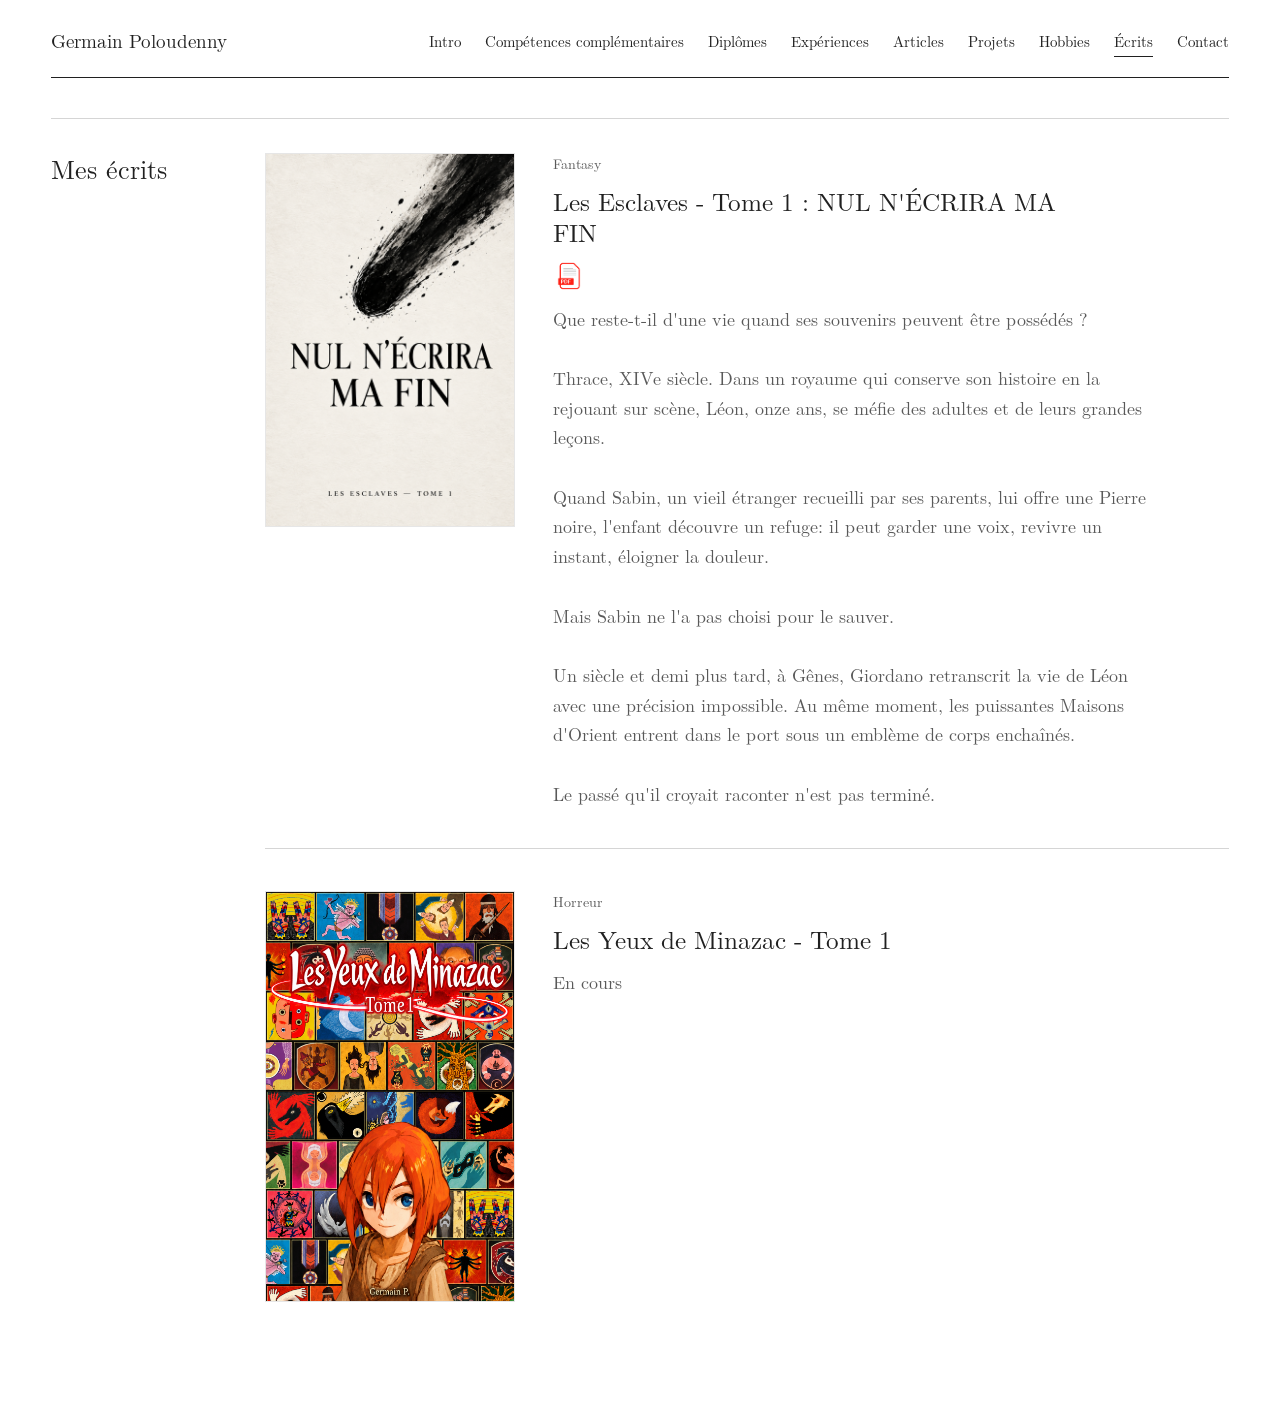
==== commit 162abb37: "Presente Les Yeux de Minazac dans le portfolio" ====
--- a/ecrits.html
+++ b/ecrits.html
@@ -4,7 +4,7 @@
   <meta charset="UTF-8">
   <meta name="viewport" content="width=device-width, initial-scale=1.0">
   <title>Écrits - Germain Poloudenny</title>
-  <link rel="icon" type="image/svg+xml" href="img/favicon-gp.svg">
+  <link rel="icon" type="image/svg+xml" href="img/favicon-gp.svg?v=20261029">
   <link rel="preload" href="fonts/lmroman10-regular.otf" as="font" type="font/otf" crossorigin>
   <link rel="stylesheet" href="styles.css?v=20261029">
 </head>
@@ -42,7 +42,8 @@
 
   </main>
 
-  <script src="data/les-esclaves-astre-noir.js?v=a6c3711deb306f2817cc9871"></script>
+  <script src="scripts/legacy-writing-links.js"></script>
+  <script src="data/les-esclaves-astre-noir.js?v=22d658105cfa"></script>
   <script>
     document.addEventListener('DOMContentLoaded', () => {
       document.body.classList.add('js');
@@ -90,10 +91,10 @@
           backCover: requiredWritingValue('backCover')
         },
         {
-          id: 'revillage-tome-1',
-          cover: 'img/revillage-tome1.png?v=6f7271ac0bb6',
-          title: 'Re:Village - Tome 1',
-          genre: requiredWritingGenre('revillage'),
+          id: 'lym-tome-1',
+          cover: 'img/lym-tome1.png?v=c58166ff0079',
+          title: 'Les Yeux de Minazac - Tome 1',
+          genre: requiredWritingGenre('lym'),
           backCover: 'En cours'
         }
       ];
@@ -143,10 +144,10 @@
           `;
         }).join('');
 
-        if (window.location.hash === '#revillage-tome-1') {
-          const revillageWriting = document.getElementById('revillage-tome-1');
-          if (!revillageWriting) throw new Error('Carte du roman Re:Village introuvable');
-          window.requestAnimationFrame(() => revillageWriting.scrollIntoView({ block: 'start' }));
+        if (window.location.hash === '#lym-tome-1') {
+          const lymWriting = document.getElementById('lym-tome-1');
+          if (!lymWriting) throw new Error('Carte du roman Les Yeux de Minazac introuvable');
+          window.requestAnimationFrame(() => lymWriting.scrollIntoView({ block: 'start' }));
         }
       }
 
